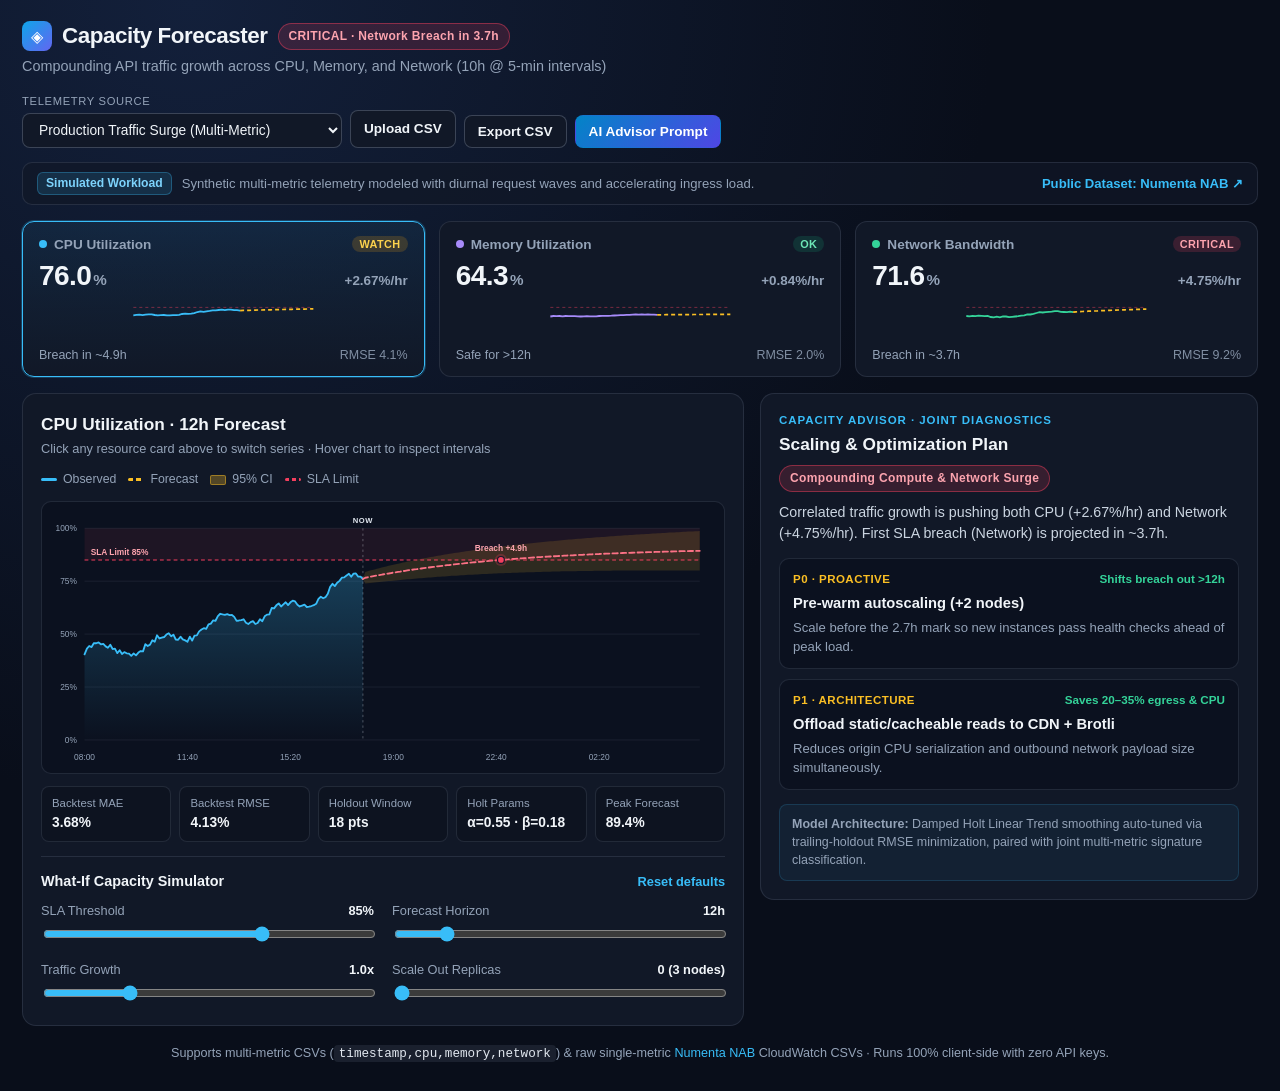
==== index.html @ a09174a2 "Initial Capacity Forecaster AIOps prototype" ====
<!DOCTYPE html>
<html lang="en">
<head>
  <meta charset="UTF-8" />
  <meta name="viewport" content="width=device-width, initial-scale=1.0" />
  <title>Capacity Forecaster · AIOps Resource Prediction &amp; Scaling Advisor</title>
  <link rel="stylesheet" href="./styles.css" />
</head>
<body>
  <div class="app-shell">
    <header class="topbar">
      <div class="brand-block">
        <div class="brand-row">
          <span class="brand-mark" aria-hidden="true">◈</span>
          <h1>Capacity Forecaster</h1>
          <span id="globalStatusBadge" class="status-pill warning">LOADING…</span>
        </div>
        <p id="scenarioSubtitle" class="subtitle">
          Predictive CPU, memory &amp; network telemetry forecasting with proactive scaling advice
        </p>
      </div>

      <div class="toolbar">
        <label class="select-wrap" for="scenarioSelect">
          <span class="control-mini-label">Telemetry Source</span>
          <select id="scenarioSelect" aria-label="Select telemetry scenario"></select>
        </label>

        <label class="btn btn-secondary file-btn" for="csvUpload">
          Upload CSV
          <input id="csvUpload" type="file" accept=".csv,text/csv" hidden />
        </label>

        <button id="downloadCsvBtn" type="button" class="btn btn-secondary">
          Export CSV
        </button>

        <button id="openPromptBtn" type="button" class="btn btn-primary">
          AI Advisor Prompt
        </button>
      </div>
    </header>

    <div class="meta-bar">
      <span id="scenarioBadge" class="meta-badge">Simulated Workload</span>
      <span id="sourceNote" class="meta-note"></span>
      <a
        id="datasetCitationLink"
        class="meta-link"
        href="https://github.com/numenta/NAB/tree/master/data/realAWSCloudwatch"
        target="_blank"
        rel="noopener noreferrer"
      >
        Public Dataset: Numenta NAB ↗
      </a>
    </div>

    <section id="metricCards" class="metric-grid" aria-label="Resource utilization summary"></section>

    <main class="workspace-grid">
      <section class="panel chart-panel">
        <div class="panel-header">
          <div>
            <h2 id="chartTitle">CPU Utilization · 12h Forecast</h2>
            <p class="panel-sub">Click any resource card above to switch series · Hover chart to inspect intervals</p>
          </div>
          <div class="legend">
            <span class="leg-item"><i class="swatch solid"></i>Observed</span>
            <span class="leg-item"><i class="swatch dashed"></i>Forecast</span>
            <span class="leg-item"><i class="swatch band"></i>95% CI</span>
            <span class="leg-item"><i class="swatch limit"></i>SLA Limit</span>
          </div>
        </div>

        <div class="chart-stage">
          <div id="mainChart"></div>
          <div id="chartTooltip" class="chart-tooltip" hidden></div>
        </div>

        <div id="backtestStrip" class="backtest-strip" aria-label="Holdout backtest accuracy"></div>

        <div class="sim-panel">
          <div class="sim-header">
            <h3>What-If Capacity Simulator</h3>
            <button id="resetSimBtn" type="button" class="btn-link">Reset defaults</button>
          </div>
          <div class="sliders-grid">
            <div class="slider-group">
              <div class="slider-top">
                <label for="thresholdSlider">SLA Threshold</label>
                <strong id="thresholdValue">85%</strong>
              </div>
              <input id="thresholdSlider" type="range" min="65" max="95" step="1" value="85" />
            </div>

            <div class="slider-group">
              <div class="slider-top">
                <label for="horizonSlider">Forecast Horizon</label>
                <strong id="horizonValue">12h</strong>
              </div>
              <input id="horizonSlider" type="range" min="6" max="48" step="6" value="12" />
            </div>

            <div class="slider-group">
              <div class="slider-top">
                <label for="growthSlider">Traffic Growth</label>
                <strong id="growthValue">1.0x</strong>
              </div>
              <input id="growthSlider" type="range" min="0.5" max="2.5" step="0.1" value="1.0" />
            </div>

            <div class="slider-group">
              <div class="slider-top">
                <label for="replicaSlider">Scale Out Replicas</label>
                <strong id="replicaValue">0 (3 nodes)</strong>
              </div>
              <input id="replicaSlider" type="range" min="0" max="6" step="1" value="0" />
            </div>
          </div>
        </div>
      </section>

      <aside class="panel advisor-panel">
        <div class="advisor-top">
          <div>
            <span class="eyebrow">Capacity Advisor · Joint Diagnostics</span>
            <h2>Scaling &amp; Optimization Plan</h2>
          </div>
          <span id="advisorSignature" class="advisor-signature warning">Analyzing…</span>
        </div>

        <p id="advisorSummary" class="advisor-summary"></p>

        <div id="advisorRecommendations" class="rec-list"></div>

        <div class="advisor-footer-note">
          <strong>Model Architecture:</strong> Damped Holt Linear Trend smoothing auto-tuned via
          trailing-holdout RMSE minimization, paired with joint multi-metric signature classification.
        </div>
      </aside>
    </main>

    <footer class="footer">
      <span>
        Supports multi-metric CSVs (<code>timestamp,cpu,memory,network</code>) &amp; raw single-metric
        <a href="https://github.com/numenta/NAB/tree/master/data/realAWSCloudwatch" target="_blank" rel="noopener noreferrer">Numenta NAB</a>
        CloudWatch CSVs · Runs 100% client-side with zero API keys.
      </span>
    </footer>
  </div>

  <div id="promptModal" class="modal-backdrop" hidden role="dialog" aria-modal="true" aria-labelledby="promptModalTitle">
    <div class="modal-card">
      <div class="modal-head">
        <div>
          <h3 id="promptModalTitle">Capacity Advisor Prompt Payload</h3>
          <p class="panel-sub">Pre-populated with live telemetry, slopes &amp; breach predictions for any LLM</p>
        </div>
        <button id="closePromptBtn" type="button" class="btn btn-secondary">Close</button>
      </div>
      <textarea id="promptPreview" readonly rows="15"></textarea>
      <div class="modal-actions">
        <button id="copyPromptBtn" type="button" class="btn btn-primary">Copy Prompt to Clipboard</button>
      </div>
    </div>
  </div>

  <div id="toast" class="toast" role="status" aria-live="polite"></div>

  <script type="module" src="./src/app.js"></script>
</body>
</html>
---- styles.css ----
:root {
  --bg: #090e1a;
  --surface: #111827;
  --surface-elevated: #172033;
  --border: rgba(148, 163, 184, 0.16);
  --border-strong: rgba(148, 163, 184, 0.32);
  --text: #f1f5f9;
  --text-muted: #94a3b8;
  --accent: #38bdf8;
  --accent-strong: #0284c7;
  --ok: #34d399;
  --warn: #fbbf24;
  --crit: #fb7185;
  --finops: #a78bfa;
}

*,
*::before,
*::after {
  box-sizing: border-box;
}

[hidden] {
  display: none !important;
}

body {
  margin: 0;
  font-family: -apple-system, BlinkMacSystemFont, 'Segoe UI', Roboto, Inter, sans-serif;
  background: radial-gradient(circle at 15% 0%, #13203b 0%, var(--bg) 52%);
  color: var(--text);
  line-height: 1.45;
  min-height: 100vh;
}

.app-shell {
  max-width: 1320px;
  margin: 0 auto;
  padding: 20px 22px 28px;
}

/* Header */
.topbar {
  display: flex;
  flex-wrap: wrap;
  justify-content: space-between;
  align-items: flex-end;
  gap: 16px;
  margin-bottom: 14px;
}

.brand-row {
  display: flex;
  align-items: center;
  flex-wrap: wrap;
  gap: 10px;
}

.brand-mark {
  display: inline-flex;
  align-items: center;
  justify-content: center;
  width: 30px;
  height: 30px;
  border-radius: 8px;
  background: linear-gradient(135deg, #0ea5e9, #6366f1);
  color: #fff;
  font-size: 16px;
}

.brand-row h1 {
  margin: 0;
  font-size: 1.4rem;
  font-weight: 700;
  letter-spacing: -0.02em;
}

.subtitle {
  margin: 4px 0 0;
  color: var(--text-muted);
  font-size: 0.9rem;
}

.toolbar {
  display: flex;
  flex-wrap: wrap;
  align-items: flex-end;
  gap: 8px;
}

.select-wrap {
  display: flex;
  flex-direction: column;
  gap: 3px;
}

.control-mini-label {
  font-size: 0.7rem;
  text-transform: uppercase;
  letter-spacing: 0.06em;
  color: var(--text-muted);
}

select {
  background: var(--surface);
  color: var(--text);
  border: 1px solid var(--border-strong);
  border-radius: 8px;
  padding: 8px 12px;
  font-size: 0.86rem;
  cursor: pointer;
}

.btn {
  display: inline-flex;
  align-items: center;
  justify-content: center;
  border-radius: 8px;
  padding: 8px 13px;
  font-size: 0.85rem;
  font-weight: 600;
  cursor: pointer;
  border: 1px solid transparent;
  transition: background 0.15s ease, border-color 0.15s ease, transform 0.1s ease;
  white-space: nowrap;
}

.btn:active {
  transform: translateY(1px);
}

.btn-secondary {
  background: var(--surface);
  color: var(--text);
  border-color: var(--border-strong);
}

.btn-secondary:hover {
  background: var(--surface-elevated);
}

.btn-primary {
  background: linear-gradient(135deg, #0284c7, #4f46e5);
  color: #fff;
}

.btn-primary:hover {
  filter: brightness(1.08);
}

.btn-link {
  background: none;
  border: none;
  color: var(--accent);
  font-size: 0.8rem;
  font-weight: 600;
  cursor: pointer;
  padding: 0;
}

/* Status & Meta Bar */
.status-pill,
.advisor-signature {
  display: inline-flex;
  align-items: center;
  padding: 4px 10px;
  border-radius: 999px;
  font-size: 0.75rem;
  font-weight: 700;
  letter-spacing: 0.03em;
  font-variant-numeric: tabular-nums;
}

.status-pill.critical,
.advisor-signature.critical {
  background: rgba(244, 63, 94, 0.16);
  color: #fda4af;
  border: 1px solid rgba(244, 63, 94, 0.45);
}

.status-pill.warning,
.advisor-signature.warning {
  background: rgba(245, 158, 11, 0.15);
  color: #fcd34d;
  border: 1px solid rgba(245, 158, 11, 0.42);
}

.status-pill.healthy,
.advisor-signature.healthy {
  background: rgba(16, 185, 129, 0.15);
  color: #6ee7b7;
  border: 1px solid rgba(16, 185, 129, 0.4);
}

.status-pill.finops,
.advisor-signature.finops {
  background: rgba(167, 139, 250, 0.16);
  color: #ddd6fe;
  border: 1px solid rgba(167, 139, 250, 0.45);
}

.meta-bar {
  display: flex;
  flex-wrap: wrap;
  align-items: center;
  gap: 10px;
  padding: 9px 14px;
  border-radius: 10px;
  background: rgba(17, 24, 39, 0.72);
  border: 1px solid var(--border);
  font-size: 0.82rem;
  margin-bottom: 16px;
}

.meta-badge {
  background: rgba(56, 189, 248, 0.14);
  color: #7dd3fc;
  border: 1px solid rgba(56, 189, 248, 0.3);
  border-radius: 6px;
  padding: 2px 8px;
  font-weight: 600;
  font-size: 0.76rem;
}

.meta-note {
  color: var(--text-muted);
  flex: 1;
  min-width: 220px;
}

.meta-link {
  color: var(--accent);
  text-decoration: none;
  font-weight: 600;
}

.meta-link:hover {
  text-decoration: underline;
}

/* Metric KPI Cards */
.metric-grid {
  display: grid;
  grid-template-columns: repeat(3, minmax(0, 1fr));
  gap: 14px;
  margin-bottom: 16px;
}

.metric-card {
  text-align: left;
  background: var(--surface);
  border: 1px solid var(--border);
  border-radius: 12px;
  padding: 14px 16px;
  color: var(--text);
  cursor: pointer;
  transition: border-color 0.16s ease, background 0.16s ease, transform 0.12s ease;
}

.metric-card:hover {
  border-color: var(--border-strong);
  background: var(--surface-elevated);
}

.metric-card.active {
  border-color: var(--accent);
  background: linear-gradient(180deg, rgba(56, 189, 248, 0.08), var(--surface));
  box-shadow: 0 0 0 1px rgba(56, 189, 248, 0.25);
}

.mc-top {
  display: flex;
  justify-content: space-between;
  align-items: center;
  margin-bottom: 8px;
}

.mc-label {
  display: inline-flex;
  align-items: center;
  gap: 7px;
  font-size: 0.85rem;
  font-weight: 600;
  color: var(--text-muted);
}

.mc-dot {
  width: 8px;
  height: 8px;
  border-radius: 999px;
}

.mc-tag {
  font-size: 0.68rem;
  font-weight: 700;
  padding: 2px 7px;
  border-radius: 999px;
  letter-spacing: 0.04em;
}

.mc-tag.breached,
.mc-tag.critical {
  background: rgba(244, 63, 94, 0.18);
  color: #fda4af;
}

.mc-tag.warning {
  background: rgba(245, 158, 11, 0.18);
  color: #fcd34d;
}

.mc-tag.healthy {
  background: rgba(16, 185, 129, 0.16);
  color: #6ee7b7;
}

.mc-mid {
  display: flex;
  justify-content: space-between;
  align-items: baseline;
  margin-bottom: 6px;
  font-variant-numeric: tabular-nums;
}

.mc-value {
  font-size: 1.75rem;
  font-weight: 700;
  letter-spacing: -0.02em;
}

.mc-unit {
  font-size: 0.95rem;
  color: var(--text-muted);
  margin-left: 2px;
}

.mc-slope {
  font-size: 0.84rem;
  font-weight: 600;
  color: var(--text-muted);
}

.mc-spark {
  height: 44px;
  margin-bottom: 6px;
}

.spark-svg {
  width: 100%;
  height: 44px;
  display: block;
}

.mc-bottom {
  display: flex;
  justify-content: space-between;
  font-size: 0.78rem;
  color: var(--text-muted);
  font-variant-numeric: tabular-nums;
}

.mc-rmse {
  opacity: 0.85;
}

/* Main Workspace */
.workspace-grid {
  display: grid;
  grid-template-columns: minmax(0, 1.45fr) minmax(0, 1fr);
  gap: 16px;
  align-items: start;
}

.panel {
  background: var(--surface);
  border: 1px solid var(--border);
  border-radius: 14px;
  padding: 18px;
}

.panel-header {
  display: flex;
  flex-wrap: wrap;
  justify-content: space-between;
  align-items: flex-start;
  gap: 12px;
  margin-bottom: 12px;
}

.panel-header h2,
.advisor-top h2 {
  margin: 0;
  font-size: 1.08rem;
  font-weight: 700;
}

.panel-sub {
  margin: 3px 0 0;
  font-size: 0.8rem;
  color: var(--text-muted);
}

.legend {
  display: flex;
  flex-wrap: wrap;
  gap: 12px;
  font-size: 0.77rem;
  color: var(--text-muted);
}

.leg-item {
  display: inline-flex;
  align-items: center;
  gap: 6px;
}

.swatch {
  display: inline-block;
  width: 16px;
  height: 3px;
  border-radius: 2px;
}

.swatch.solid {
  background: var(--accent);
}

.swatch.dashed {
  background: repeating-linear-gradient(
    90deg,
    var(--warn) 0 5px,
    transparent 5px 8px
  );
}

.swatch.band {
  height: 10px;
  background: rgba(251, 191, 36, 0.28);
  border: 1px solid rgba(251, 191, 36, 0.45);
}

.swatch.limit {
  background: repeating-linear-gradient(
    90deg,
    #f43f5e 0 4px,
    transparent 4px 7px
  );
}

/* Chart Stage */
.chart-stage {
  position: relative;
  width: 100%;
  background: rgba(9, 14, 26, 0.55);
  border: 1px solid var(--border);
  border-radius: 10px;
  padding: 8px 6px 4px;
}

.forecast-svg {
  width: 100%;
  height: auto;
  display: block;
}

.chart-axis-text {
  fill: #94a3b8;
  font-size: 11px;
  font-variant-numeric: tabular-nums;
}

.chart-now-label {
  fill: #e2e8f0;
  font-size: 10px;
  font-weight: 700;
  letter-spacing: 0.08em;
}

.chart-threshold-label {
  fill: #fda4af;
  font-size: 11px;
  font-weight: 600;
}

.chart-breach-label {
  fill: #fda4af;
  font-size: 11px;
  font-weight: 700;
}

.chart-overlay {
  cursor: crosshair;
}

.chart-tooltip {
  position: absolute;
  top: 14px;
  pointer-events: none;
  background: rgba(15, 23, 42, 0.96);
  border: 1px solid var(--border-strong);
  border-radius: 8px;
  padding: 8px 11px;
  font-size: 0.78rem;
  box-shadow: 0 10px 25px rgba(0, 0, 0, 0.45);
  z-index: 4;
  min-width: 155px;
}

.tt-phase {
  font-size: 0.66rem;
  font-weight: 700;
  letter-spacing: 0.06em;
  margin-bottom: 2px;
}

.tt-phase.observed {
  color: var(--accent);
}

.tt-phase.forecast {
  color: var(--warn);
}

.tt-time {
  color: var(--text-muted);
  margin-bottom: 3px;
  font-variant-numeric: tabular-nums;
}

.tt-val {
  color: var(--text);
  font-variant-numeric: tabular-nums;
}

.tt-ci {
  color: var(--text-muted);
  font-size: 0.73rem;
  margin-top: 2px;
  font-variant-numeric: tabular-nums;
}

/* Backtest Strip */
.backtest-strip {
  display: grid;
  grid-template-columns: repeat(5, minmax(0, 1fr));
  gap: 8px;
  margin-top: 12px;
}

.bt-item {
  background: rgba(9, 14, 26, 0.45);
  border: 1px solid var(--border);
  border-radius: 8px;
  padding: 8px 10px;
  display: flex;
  flex-direction: column;
  gap: 2px;
  font-variant-numeric: tabular-nums;
}

.bt-item span {
  font-size: 0.71rem;
  color: var(--text-muted);
}

.bt-item strong {
  font-size: 0.86rem;
}

/* Simulation Controls */
.sim-panel {
  margin-top: 14px;
  padding-top: 14px;
  border-top: 1px solid var(--border);
}

.sim-header {
  display: flex;
  justify-content: space-between;
  align-items: center;
  margin-bottom: 10px;
}

.sim-header h3 {
  margin: 0;
  font-size: 0.9rem;
  font-weight: 600;
}

.sliders-grid {
  display: grid;
  grid-template-columns: repeat(2, minmax(0, 1fr));
  gap: 12px 18px;
}

.slider-top {
  display: flex;
  justify-content: space-between;
  font-size: 0.8rem;
  margin-bottom: 4px;
  font-variant-numeric: tabular-nums;
}

.slider-top label {
  color: var(--text-muted);
}

input[type='range'] {
  width: 100%;
  accent-color: var(--accent);
  cursor: pointer;
}

/* Advisor Panel */
.advisor-top {
  display: flex;
  flex-direction: column;
  align-items: flex-start;
  gap: 8px;
  margin-bottom: 10px;
}

.eyebrow {
  display: block;
  font-size: 0.72rem;
  text-transform: uppercase;
  letter-spacing: 0.08em;
  color: var(--accent);
  font-weight: 700;
  margin-bottom: 3px;
}

.advisor-summary {
  margin: 0 0 14px;
  color: #cbd5e1;
  font-size: 0.89rem;
}

.rec-list {
  display: flex;
  flex-direction: column;
  gap: 10px;
}

.rec-card {
  background: rgba(9, 14, 26, 0.55);
  border: 1px solid var(--border);
  border-radius: 10px;
  padding: 12px 13px;
}

.rec-header {
  display: flex;
  justify-content: space-between;
  align-items: center;
  gap: 8px;
  margin-bottom: 5px;
}

.rec-priority {
  font-size: 0.72rem;
  font-weight: 700;
  color: var(--warn);
  text-transform: uppercase;
  letter-spacing: 0.04em;
}

.rec-impact {
  font-size: 0.73rem;
  color: var(--ok);
  font-weight: 600;
}

.rec-title {
  font-size: 0.92rem;
  font-weight: 700;
  margin-bottom: 4px;
}

.rec-detail {
  margin: 0;
  font-size: 0.82rem;
  color: var(--text-muted);
}

.advisor-footer-note {
  margin-top: 14px;
  padding: 10px 12px;
  border-radius: 8px;
  background: rgba(56, 189, 248, 0.06);
  border: 1px solid rgba(56, 189, 248, 0.16);
  font-size: 0.78rem;
  color: var(--text-muted);
}

/* Footer */
.footer {
  margin-top: 18px;
  text-align: center;
  font-size: 0.79rem;
  color: var(--text-muted);
}

.footer a {
  color: var(--accent);
  text-decoration: none;
}

.footer code {
  background: rgba(148, 163, 184, 0.12);
  padding: 1px 5px;
  border-radius: 4px;
  color: #e2e8f0;
}

/* Modal */
.modal-backdrop {
  position: fixed;
  inset: 0;
  background: rgba(2, 6, 23, 0.76);
  display: flex;
  align-items: center;
  justify-content: center;
  padding: 16px;
  z-index: 30;
}

.modal-card {
  width: 100%;
  max-width: 720px;
  background: var(--surface);
  border: 1px solid var(--border-strong);
  border-radius: 14px;
  padding: 18px;
  box-shadow: 0 24px 60px rgba(0, 0, 0, 0.6);
}

.modal-head {
  display: flex;
  justify-content: space-between;
  align-items: flex-start;
  gap: 12px;
  margin-bottom: 12px;
}

.modal-head h3 {
  margin: 0;
}

textarea {
  width: 100%;
  background: #090e1a;
  color: #e2e8f0;
  border: 1px solid var(--border-strong);
  border-radius: 8px;
  padding: 12px;
  font-family: ui-monospace, SFMono-Regular, Menlo, Consolas, monospace;
  font-size: 0.8rem;
  resize: vertical;
}

.modal-actions {
  display: flex;
  justify-content: flex-end;
  margin-top: 12px;
}

/* Toast */
.toast {
  position: fixed;
  bottom: 20px;
  right: 20px;
  background: #1e293b;
  color: #f8fafc;
  border: 1px solid var(--border-strong);
  padding: 10px 14px;
  border-radius: 8px;
  font-size: 0.84rem;
  opacity: 0;
  transform: translateY(8px);
  pointer-events: none;
  transition: opacity 0.2s ease, transform 0.2s ease;
  z-index: 40;
}

.toast.visible {
  opacity: 1;
  transform: translateY(0);
}

@media (max-width: 1020px) {
  .workspace-grid {
    grid-template-columns: 1fr;
  }
}

@media (max-width: 720px) {
  .metric-grid {
    grid-template-columns: 1fr;
  }
  .backtest-strip {
    grid-template-columns: repeat(2, minmax(0, 1fr));
  }
  .sliders-grid {
    grid-template-columns: 1fr;
  }
}
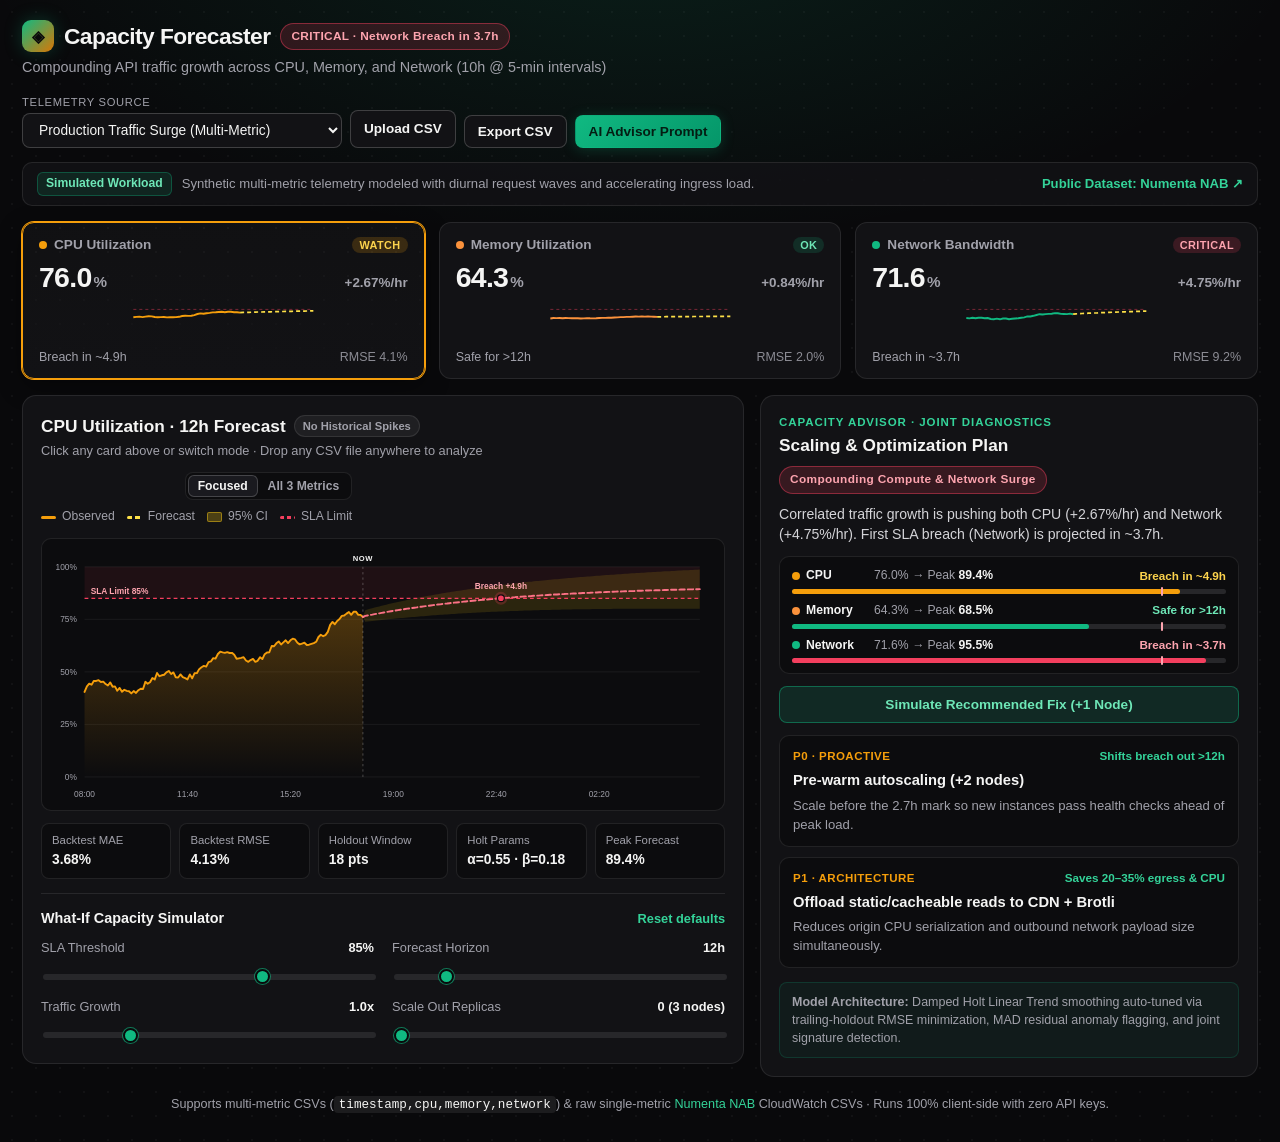
==== commit 119fd0c5: "Redesign in Obsidian Carbon + Emerald/Amber palette and add multi-metric comparison, anomaly detecti" ====
--- a/index.html
+++ b/index.html
@@ -26,7 +26,7 @@
           <select id="scenarioSelect" aria-label="Select telemetry scenario"></select>
         </label>
 
-        <label class="btn btn-secondary file-btn" for="csvUpload">
+        <label class="btn btn-secondary file-btn" for="csvUpload" title="Upload or drag-and-drop a CSV anywhere">
           Upload CSV
           <input id="csvUpload" type="file" accept=".csv,text/csv" hidden />
         </label>
@@ -61,14 +61,18 @@
       <section class="panel chart-panel">
         <div class="panel-header">
           <div>
-            <h2 id="chartTitle">CPU Utilization · 12h Forecast</h2>
-            <p class="panel-sub">Click any resource card above to switch series · Hover chart to inspect intervals</p>
+            <div class="chart-title-row">
+              <h2 id="chartTitle">CPU Utilization · 12h Forecast</h2>
+              <span id="anomalyPill" class="anomaly-pill"></span>
+            </div>
+            <p class="panel-sub">Click any card above or switch mode · Drop any CSV file anywhere to analyze</p>
           </div>
-          <div class="legend">
-            <span class="leg-item"><i class="swatch solid"></i>Observed</span>
-            <span class="leg-item"><i class="swatch dashed"></i>Forecast</span>
-            <span class="leg-item"><i class="swatch band"></i>95% CI</span>
-            <span class="leg-item"><i class="swatch limit"></i>SLA Limit</span>
+          <div class="chart-controls-right">
+            <div class="segmented" role="group" aria-label="Chart display mode">
+              <button id="modeSingleBtn" type="button" class="seg-btn active">Focused</button>
+              <button id="modeCompareBtn" type="button" class="seg-btn">All 3 Metrics</button>
+            </div>
+            <div id="chartLegend" class="legend"></div>
           </div>
         </div>
 
@@ -84,6 +88,7 @@
             <h3>What-If Capacity Simulator</h3>
             <button id="resetSimBtn" type="button" class="btn-link">Reset defaults</button>
           </div>
+          <div id="simImpactBanner" class="sim-impact-banner" hidden></div>
           <div class="sliders-grid">
             <div class="slider-group">
               <div class="slider-top">
@@ -131,11 +136,17 @@
 
         <p id="advisorSummary" class="advisor-summary"></p>
 
+        <div id="riskMatrix" class="risk-matrix" aria-label="Resource risk matrix"></div>
+
+        <button id="applyFixBtn" type="button" class="btn btn-simulate-fix" hidden>
+          Simulate Recommended Fix
+        </button>
+
         <div id="advisorRecommendations" class="rec-list"></div>
 
         <div class="advisor-footer-note">
           <strong>Model Architecture:</strong> Damped Holt Linear Trend smoothing auto-tuned via
-          trailing-holdout RMSE minimization, paired with joint multi-metric signature classification.
+          trailing-holdout RMSE minimization, MAD residual anomaly flagging, and joint signature detection.
         </div>
       </aside>
     </main>
--- a/styles.css
+++ b/styles.css
@@ -1,17 +1,19 @@
 :root {
-  --bg: #090e1a;
-  --surface: #111827;
-  --surface-elevated: #172033;
-  --border: rgba(148, 163, 184, 0.16);
-  --border-strong: rgba(148, 163, 184, 0.32);
-  --text: #f1f5f9;
-  --text-muted: #94a3b8;
-  --accent: #38bdf8;
-  --accent-strong: #0284c7;
-  --ok: #34d399;
-  --warn: #fbbf24;
-  --crit: #fb7185;
-  --finops: #a78bfa;
+  --bg: #09090b;
+  --surface: #121215;
+  --surface-elevated: #1a1a1f;
+  --surface-inset: #0c0c0e;
+  --border: rgba(255, 255, 255, 0.09);
+  --border-strong: rgba(255, 255, 255, 0.19);
+  --text: #f5f5f4;
+  --text-muted: #a1a1aa;
+  --text-dim: #71717a;
+  --accent: #10b981;
+  --accent-bright: #34d399;
+  --ok: #10b981;
+  --warn: #f59e0b;
+  --crit: #f43f5e;
+  --finops: #eab308;
 }
 
 *,
@@ -24,17 +26,26 @@
   display: none !important;
 }
 
+:focus-visible {
+  outline: 2px solid var(--accent);
+  outline-offset: 2px;
+}
+
 body {
   margin: 0;
   font-family: -apple-system, BlinkMacSystemFont, 'Segoe UI', Roboto, Inter, sans-serif;
-  background: radial-gradient(circle at 15% 0%, #13203b 0%, var(--bg) 52%);
+  background-color: var(--bg);
+  background-image:
+    radial-gradient(ellipse 75% 42% at 50% -8%, rgba(16, 185, 129, 0.13), transparent 70%),
+    radial-gradient(rgba(255, 255, 255, 0.035) 1px, transparent 1px);
+  background-size: 100% 100%, 24px 24px;
   color: var(--text);
   line-height: 1.45;
   min-height: 100vh;
 }
 
 .app-shell {
-  max-width: 1320px;
+  max-width: 1340px;
   margin: 0 auto;
   padding: 20px 22px 28px;
 }
@@ -60,19 +71,21 @@
   display: inline-flex;
   align-items: center;
   justify-content: center;
-  width: 30px;
-  height: 30px;
-  border-radius: 8px;
-  background: linear-gradient(135deg, #0ea5e9, #6366f1);
-  color: #fff;
+  width: 32px;
+  height: 32px;
+  border-radius: 9px;
+  background: linear-gradient(135deg, #10b981, #d97706);
+  color: #09090b;
   font-size: 16px;
+  font-weight: 800;
+  box-shadow: 0 0 18px rgba(16, 185, 129, 0.25);
 }
 
 .brand-row h1 {
   margin: 0;
-  font-size: 1.4rem;
-  font-weight: 700;
-  letter-spacing: -0.02em;
+  font-size: 1.42rem;
+  font-weight: 750;
+  letter-spacing: -0.025em;
 }
 
 .subtitle {
@@ -111,6 +124,10 @@
   cursor: pointer;
 }
 
+select:hover {
+  border-color: rgba(16, 185, 129, 0.55);
+}
+
 .btn {
   display: inline-flex;
   align-items: center;
@@ -118,10 +135,10 @@
   border-radius: 8px;
   padding: 8px 13px;
   font-size: 0.85rem;
-  font-weight: 600;
+  font-weight: 650;
   cursor: pointer;
   border: 1px solid transparent;
-  transition: background 0.15s ease, border-color 0.15s ease, transform 0.1s ease;
+  transition: background 0.15s ease, border-color 0.15s ease, transform 0.1s ease, filter 0.15s ease;
   white-space: nowrap;
 }
 
@@ -137,21 +154,37 @@
 
 .btn-secondary:hover {
   background: var(--surface-elevated);
+  border-color: rgba(255, 255, 255, 0.28);
 }
 
 .btn-primary {
-  background: linear-gradient(135deg, #0284c7, #4f46e5);
-  color: #fff;
+  background: linear-gradient(135deg, #10b981, #059669);
+  color: #041d13;
+  box-shadow: 0 2px 14px rgba(16, 185, 129, 0.22);
 }
 
 .btn-primary:hover {
   filter: brightness(1.08);
+}
+
+.btn-simulate-fix {
+  width: 100%;
+  margin-bottom: 12px;
+  padding: 10px 14px;
+  background: rgba(16, 185, 129, 0.14);
+  color: #6ee7b7;
+  border: 1px solid rgba(16, 185, 129, 0.45);
+}
+
+.btn-simulate-fix:hover {
+  background: rgba(16, 185, 129, 0.22);
+  border-color: #10b981;
 }
 
 .btn-link {
   background: none;
   border: none;
-  color: var(--accent);
+  color: var(--accent-bright);
   font-size: 0.8rem;
   font-weight: 600;
   cursor: pointer;
@@ -165,7 +198,7 @@
   align-items: center;
   padding: 4px 10px;
   border-radius: 999px;
-  font-size: 0.75rem;
+  font-size: 0.74rem;
   font-weight: 700;
   letter-spacing: 0.03em;
   font-variant-numeric: tabular-nums;
@@ -187,16 +220,16 @@
 
 .status-pill.healthy,
 .advisor-signature.healthy {
-  background: rgba(16, 185, 129, 0.15);
+  background: rgba(16, 185, 129, 0.16);
   color: #6ee7b7;
-  border: 1px solid rgba(16, 185, 129, 0.4);
+  border: 1px solid rgba(16, 185, 129, 0.42);
 }
 
 .status-pill.finops,
 .advisor-signature.finops {
-  background: rgba(167, 139, 250, 0.16);
-  color: #ddd6fe;
-  border: 1px solid rgba(167, 139, 250, 0.45);
+  background: rgba(234, 179, 8, 0.15);
+  color: #fde047;
+  border: 1px solid rgba(234, 179, 8, 0.45);
 }
 
 .meta-bar {
@@ -206,16 +239,16 @@
   gap: 10px;
   padding: 9px 14px;
   border-radius: 10px;
-  background: rgba(17, 24, 39, 0.72);
+  background: rgba(18, 18, 21, 0.86);
   border: 1px solid var(--border);
   font-size: 0.82rem;
   margin-bottom: 16px;
 }
 
 .meta-badge {
-  background: rgba(56, 189, 248, 0.14);
-  color: #7dd3fc;
-  border: 1px solid rgba(56, 189, 248, 0.3);
+  background: rgba(16, 185, 129, 0.12);
+  color: #6ee7b7;
+  border: 1px solid rgba(16, 185, 129, 0.32);
   border-radius: 6px;
   padding: 2px 8px;
   font-weight: 600;
@@ -229,7 +262,7 @@
 }
 
 .meta-link {
-  color: var(--accent);
+  color: var(--accent-bright);
   text-decoration: none;
   font-weight: 600;
 }
@@ -247,6 +280,7 @@
 }
 
 .metric-card {
+  --card-accent: #f59e0b;
   text-align: left;
   background: var(--surface);
   border: 1px solid var(--border);
@@ -254,7 +288,7 @@
   padding: 14px 16px;
   color: var(--text);
   cursor: pointer;
-  transition: border-color 0.16s ease, background 0.16s ease, transform 0.12s ease;
+  transition: border-color 0.16s ease, background 0.16s ease, box-shadow 0.16s ease;
 }
 
 .metric-card:hover {
@@ -263,9 +297,9 @@
 }
 
 .metric-card.active {
-  border-color: var(--accent);
-  background: linear-gradient(180deg, rgba(56, 189, 248, 0.08), var(--surface));
-  box-shadow: 0 0 0 1px rgba(56, 189, 248, 0.25);
+  border-color: var(--card-accent);
+  background: linear-gradient(180deg, rgba(255, 255, 255, 0.03), var(--surface));
+  box-shadow: 0 0 0 1px var(--card-accent), 0 8px 24px rgba(0, 0, 0, 0.35);
 }
 
 .mc-top {
@@ -285,6 +319,7 @@
 }
 
 .mc-dot {
+  display: inline-block;
   width: 8px;
   height: 8px;
   border-radius: 999px;
@@ -323,9 +358,9 @@
 }
 
 .mc-value {
-  font-size: 1.75rem;
-  font-weight: 700;
-  letter-spacing: -0.02em;
+  font-size: 1.78rem;
+  font-weight: 750;
+  letter-spacing: -0.025em;
 }
 
 .mc-unit {
@@ -387,6 +422,13 @@
   margin-bottom: 12px;
 }
 
+.chart-title-row {
+  display: flex;
+  flex-wrap: wrap;
+  align-items: center;
+  gap: 8px;
+}
+
 .panel-header h2,
 .advisor-top h2 {
   margin: 0;
@@ -400,11 +442,59 @@
   color: var(--text-muted);
 }
 
+.anomaly-pill {
+  font-size: 0.7rem;
+  font-weight: 700;
+  padding: 2px 8px;
+  border-radius: 999px;
+  background: rgba(255, 255, 255, 0.06);
+  color: var(--text-muted);
+  border: 1px solid var(--border);
+}
+
+.anomaly-pill.has-spikes {
+  background: rgba(244, 63, 94, 0.14);
+  color: #fda4af;
+  border-color: rgba(244, 63, 94, 0.35);
+}
+
+.chart-controls-right {
+  display: flex;
+  flex-direction: column;
+  align-items: flex-end;
+  gap: 8px;
+}
+
+.segmented {
+  display: inline-flex;
+  background: var(--surface-inset);
+  border: 1px solid var(--border);
+  border-radius: 8px;
+  padding: 2px;
+}
+
+.seg-btn {
+  background: transparent;
+  border: none;
+  color: var(--text-muted);
+  font-size: 0.76rem;
+  font-weight: 600;
+  padding: 4px 10px;
+  border-radius: 6px;
+  cursor: pointer;
+}
+
+.seg-btn.active {
+  background: var(--surface-elevated);
+  color: var(--text);
+  box-shadow: inset 0 0 0 1px var(--border-strong);
+}
+
 .legend {
   display: flex;
   flex-wrap: wrap;
   gap: 12px;
-  font-size: 0.77rem;
+  font-size: 0.76rem;
   color: var(--text-muted);
 }
 
@@ -416,42 +506,30 @@
 
 .swatch {
   display: inline-block;
-  width: 16px;
+  width: 15px;
   height: 3px;
   border-radius: 2px;
 }
 
-.swatch.solid {
-  background: var(--accent);
-}
-
 .swatch.dashed {
-  background: repeating-linear-gradient(
-    90deg,
-    var(--warn) 0 5px,
-    transparent 5px 8px
-  );
+  background: repeating-linear-gradient(90deg, #fde047 0 5px, transparent 5px 8px);
 }
 
 .swatch.band {
   height: 10px;
-  background: rgba(251, 191, 36, 0.28);
-  border: 1px solid rgba(251, 191, 36, 0.45);
+  background: rgba(250, 204, 21, 0.25);
+  border: 1px solid rgba(250, 204, 21, 0.45);
 }
 
 .swatch.limit {
-  background: repeating-linear-gradient(
-    90deg,
-    #f43f5e 0 4px,
-    transparent 4px 7px
-  );
+  background: repeating-linear-gradient(90deg, #f43f5e 0 4px, transparent 4px 7px);
 }
 
 /* Chart Stage */
 .chart-stage {
   position: relative;
   width: 100%;
-  background: rgba(9, 14, 26, 0.55);
+  background: var(--surface-inset);
   border: 1px solid var(--border);
   border-radius: 10px;
   padding: 8px 6px 4px;
@@ -464,13 +542,13 @@
 }
 
 .chart-axis-text {
-  fill: #94a3b8;
+  fill: #a1a1aa;
   font-size: 11px;
   font-variant-numeric: tabular-nums;
 }
 
 .chart-now-label {
-  fill: #e2e8f0;
+  fill: #f5f5f4;
   font-size: 10px;
   font-weight: 700;
   letter-spacing: 0.08em;
@@ -496,14 +574,14 @@
   position: absolute;
   top: 14px;
   pointer-events: none;
-  background: rgba(15, 23, 42, 0.96);
+  background: rgba(14, 14, 17, 0.96);
   border: 1px solid var(--border-strong);
   border-radius: 8px;
   padding: 8px 11px;
   font-size: 0.78rem;
-  box-shadow: 0 10px 25px rgba(0, 0, 0, 0.45);
+  box-shadow: 0 12px 28px rgba(0, 0, 0, 0.55);
   z-index: 4;
-  min-width: 155px;
+  min-width: 160px;
 }
 
 .tt-phase {
@@ -514,22 +592,31 @@
 }
 
 .tt-phase.observed {
-  color: var(--accent);
+  color: var(--accent-bright);
 }
 
 .tt-phase.forecast {
-  color: var(--warn);
+  color: #fde047;
 }
 
 .tt-time {
   color: var(--text-muted);
-  margin-bottom: 3px;
+  margin-bottom: 4px;
   font-variant-numeric: tabular-nums;
 }
 
 .tt-val {
   color: var(--text);
+  display: flex;
+  align-items: center;
+  gap: 5px;
   font-variant-numeric: tabular-nums;
+}
+
+.tt-dot {
+  width: 7px;
+  height: 7px;
+  border-radius: 999px;
 }
 
 .tt-ci {
@@ -537,6 +624,13 @@
   font-size: 0.73rem;
   margin-top: 2px;
   font-variant-numeric: tabular-nums;
+}
+
+.tt-anom {
+  color: #fda4af;
+  font-size: 0.72rem;
+  font-weight: 700;
+  margin-top: 3px;
 }
 
 /* Backtest Strip */
@@ -548,7 +642,7 @@
 }
 
 .bt-item {
-  background: rgba(9, 14, 26, 0.45);
+  background: var(--surface-inset);
   border: 1px solid var(--border);
   border-radius: 8px;
   padding: 8px 10px;
@@ -587,6 +681,30 @@
   font-weight: 600;
 }
 
+.sim-impact-banner {
+  display: flex;
+  flex-wrap: wrap;
+  align-items: center;
+  gap: 8px;
+  padding: 8px 11px;
+  margin-bottom: 12px;
+  border-radius: 8px;
+  background: rgba(16, 185, 129, 0.1);
+  border: 1px solid rgba(16, 185, 129, 0.35);
+  font-size: 0.8rem;
+  color: #d1fae5;
+}
+
+.sim-impact-badge {
+  font-size: 0.68rem;
+  font-weight: 800;
+  letter-spacing: 0.04em;
+  padding: 2px 6px;
+  border-radius: 4px;
+  background: rgba(16, 185, 129, 0.25);
+  color: #6ee7b7;
+}
+
 .sliders-grid {
   display: grid;
   grid-template-columns: repeat(2, minmax(0, 1fr));
@@ -597,7 +715,7 @@
   display: flex;
   justify-content: space-between;
   font-size: 0.8rem;
-  margin-bottom: 4px;
+  margin-bottom: 5px;
   font-variant-numeric: tabular-nums;
 }
 
@@ -605,13 +723,37 @@
   color: var(--text-muted);
 }
 
+/* Custom Range Sliders (Zero default browser blue) */
 input[type='range'] {
+  -webkit-appearance: none;
+  appearance: none;
   width: 100%;
-  accent-color: var(--accent);
+  height: 6px;
+  background: #27272a;
+  border-radius: 999px;
   cursor: pointer;
 }
 
-/* Advisor Panel */
+input[type='range']::-webkit-slider-thumb {
+  -webkit-appearance: none;
+  appearance: none;
+  width: 15px;
+  height: 15px;
+  border-radius: 50%;
+  background: var(--accent);
+  border: 2px solid #09090b;
+  box-shadow: 0 0 0 1px rgba(16, 185, 129, 0.6);
+}
+
+input[type='range']::-moz-range-thumb {
+  width: 15px;
+  height: 15px;
+  border-radius: 50%;
+  background: var(--accent);
+  border: 2px solid #09090b;
+}
+
+/* Advisor Panel & Risk Matrix */
 .advisor-top {
   display: flex;
   flex-direction: column;
@@ -625,15 +767,105 @@
   font-size: 0.72rem;
   text-transform: uppercase;
   letter-spacing: 0.08em;
-  color: var(--accent);
+  color: var(--accent-bright);
   font-weight: 700;
   margin-bottom: 3px;
 }
 
 .advisor-summary {
-  margin: 0 0 14px;
-  color: #cbd5e1;
-  font-size: 0.89rem;
+  margin: 0 0 12px;
+  color: #d4d4d8;
+  font-size: 0.88rem;
+}
+
+.risk-matrix {
+  display: flex;
+  flex-direction: column;
+  gap: 8px;
+  padding: 10px 12px;
+  margin-bottom: 12px;
+  background: var(--surface-inset);
+  border: 1px solid var(--border);
+  border-radius: 10px;
+}
+
+.risk-row-top {
+  display: grid;
+  grid-template-columns: 74px 1fr auto;
+  align-items: center;
+  gap: 8px;
+  font-size: 0.76rem;
+  margin-bottom: 4px;
+  font-variant-numeric: tabular-nums;
+}
+
+.risk-name {
+  display: inline-flex;
+  align-items: center;
+  gap: 6px;
+  font-weight: 600;
+}
+
+.risk-vals {
+  color: var(--text-muted);
+}
+
+.risk-vals strong {
+  color: var(--text);
+}
+
+.risk-eta {
+  font-weight: 700;
+  font-size: 0.73rem;
+}
+
+.risk-eta.breached,
+.risk-eta.critical {
+  color: #fda4af;
+}
+
+.risk-eta.warning {
+  color: #fcd34d;
+}
+
+.risk-eta.healthy {
+  color: #6ee7b7;
+}
+
+.risk-bar-track {
+  position: relative;
+  height: 5px;
+  background: #27272a;
+  border-radius: 999px;
+  overflow: visible;
+}
+
+.risk-bar-fill {
+  height: 100%;
+  border-radius: 999px;
+  transition: width 0.2s ease;
+}
+
+.risk-bar-fill.breached,
+.risk-bar-fill.critical {
+  background: #f43f5e;
+}
+
+.risk-bar-fill.warning {
+  background: #f59e0b;
+}
+
+.risk-bar-fill.healthy {
+  background: #10b981;
+}
+
+.risk-threshold-tick {
+  position: absolute;
+  top: -2px;
+  width: 2px;
+  height: 9px;
+  background: #fda4af;
+  border-radius: 1px;
 }
 
 .rec-list {
@@ -643,7 +875,7 @@
 }
 
 .rec-card {
-  background: rgba(9, 14, 26, 0.55);
+  background: var(--surface-inset);
   border: 1px solid var(--border);
   border-radius: 10px;
   padding: 12px 13px;
@@ -667,7 +899,7 @@
 
 .rec-impact {
   font-size: 0.73rem;
-  color: var(--ok);
+  color: var(--accent-bright);
   font-weight: 600;
 }
 
@@ -687,8 +919,8 @@
   margin-top: 14px;
   padding: 10px 12px;
   border-radius: 8px;
-  background: rgba(56, 189, 248, 0.06);
-  border: 1px solid rgba(56, 189, 248, 0.16);
+  background: rgba(16, 185, 129, 0.06);
+  border: 1px solid rgba(16, 185, 129, 0.18);
   font-size: 0.78rem;
   color: var(--text-muted);
 }
@@ -702,22 +934,22 @@
 }
 
 .footer a {
-  color: var(--accent);
+  color: var(--accent-bright);
   text-decoration: none;
 }
 
 .footer code {
-  background: rgba(148, 163, 184, 0.12);
+  background: rgba(255, 255, 255, 0.08);
   padding: 1px 5px;
   border-radius: 4px;
-  color: #e2e8f0;
+  color: var(--text);
 }
 
 /* Modal */
 .modal-backdrop {
   position: fixed;
   inset: 0;
-  background: rgba(2, 6, 23, 0.76);
+  background: rgba(0, 0, 0, 0.78);
   display: flex;
   align-items: center;
   justify-content: center;
@@ -732,7 +964,7 @@
   border: 1px solid var(--border-strong);
   border-radius: 14px;
   padding: 18px;
-  box-shadow: 0 24px 60px rgba(0, 0, 0, 0.6);
+  box-shadow: 0 24px 60px rgba(0, 0, 0, 0.65);
 }
 
 .modal-head {
@@ -749,8 +981,8 @@
 
 textarea {
   width: 100%;
-  background: #090e1a;
-  color: #e2e8f0;
+  background: var(--surface-inset);
+  color: var(--text);
   border: 1px solid var(--border-strong);
   border-radius: 8px;
   padding: 12px;
@@ -770,9 +1002,9 @@
   position: fixed;
   bottom: 20px;
   right: 20px;
-  background: #1e293b;
-  color: #f8fafc;
-  border: 1px solid var(--border-strong);
+  background: #27272a;
+  color: var(--text);
+  border: 1px solid rgba(16, 185, 129, 0.45);
   padding: 10px 14px;
   border-radius: 8px;
   font-size: 0.84rem;
@@ -791,6 +1023,9 @@
 @media (max-width: 1020px) {
   .workspace-grid {
     grid-template-columns: 1fr;
+  }
+  .chart-controls-right {
+    align-items: flex-start;
   }
 }
 
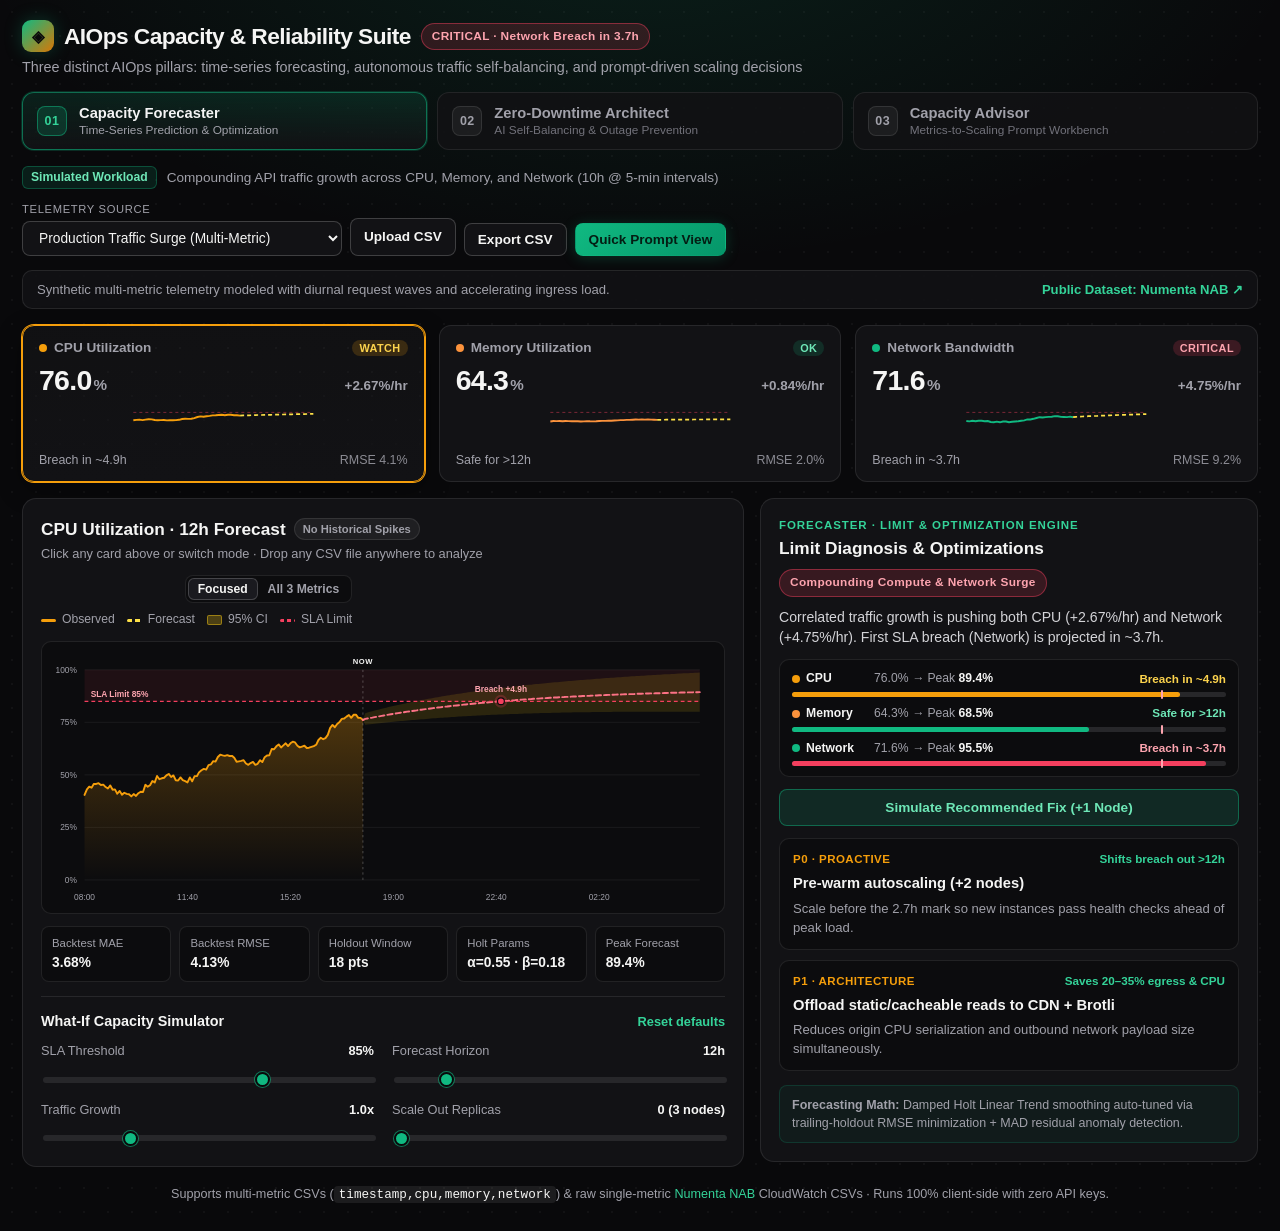
==== commit 7c70c4ff: "Separate Capacity Forecaster, Zero-Downtime Architect, and Capacity Advisor into 3 distinct interact" ====
--- a/index.html
+++ b/index.html
@@ -3,7 +3,7 @@
 <head>
   <meta charset="UTF-8" />
   <meta name="viewport" content="width=device-width, initial-scale=1.0" />
-  <title>Capacity Forecaster · AIOps Resource Prediction &amp; Scaling Advisor</title>
+  <title>AIOps Suite · Capacity Forecaster · Zero-Downtime Architect · Capacity Advisor</title>
   <link rel="stylesheet" href="./styles.css" />
 </head>
 <body>
@@ -12,144 +12,352 @@
       <div class="brand-block">
         <div class="brand-row">
           <span class="brand-mark" aria-hidden="true">◈</span>
-          <h1>Capacity Forecaster</h1>
+          <h1>AIOps Capacity &amp; Reliability Suite</h1>
           <span id="globalStatusBadge" class="status-pill warning">LOADING…</span>
         </div>
-        <p id="scenarioSubtitle" class="subtitle">
-          Predictive CPU, memory &amp; network telemetry forecasting with proactive scaling advice
+        <p id="pillarSubtitle" class="subtitle">
+          Three distinct AIOps pillars: time-series forecasting, autonomous traffic self-balancing, and prompt-driven scaling decisions
         </p>
       </div>
-
-      <div class="toolbar">
-        <label class="select-wrap" for="scenarioSelect">
-          <span class="control-mini-label">Telemetry Source</span>
-          <select id="scenarioSelect" aria-label="Select telemetry scenario"></select>
-        </label>
-
-        <label class="btn btn-secondary file-btn" for="csvUpload" title="Upload or drag-and-drop a CSV anywhere">
-          Upload CSV
-          <input id="csvUpload" type="file" accept=".csv,text/csv" hidden />
-        </label>
-
-        <button id="downloadCsvBtn" type="button" class="btn btn-secondary">
-          Export CSV
+    </header>
+
+    <nav class="pillar-tabs" role="tablist" aria-label="AIOps project modules">
+      <button
+        id="tabBtnForecaster"
+        type="button"
+        role="tab"
+        aria-selected="true"
+        class="pillar-tab active"
+        data-tab="forecaster"
+      >
+        <span class="pt-num">01</span>
+        <span class="pt-copy">
+          <strong>Capacity Forecaster</strong>
+          <small>Time-Series Prediction &amp; Optimization</small>
+        </span>
+      </button>
+
+      <button
+        id="tabBtnArchitect"
+        type="button"
+        role="tab"
+        aria-selected="false"
+        class="pillar-tab"
+        data-tab="architect"
+      >
+        <span class="pt-num">02</span>
+        <span class="pt-copy">
+          <strong>Zero-Downtime Architect</strong>
+          <small>AI Self-Balancing &amp; Outage Prevention</small>
+        </span>
+      </button>
+
+      <button
+        id="tabBtnAdvisor"
+        type="button"
+        role="tab"
+        aria-selected="false"
+        class="pillar-tab"
+        data-tab="advisor"
+      >
+        <span class="pt-num">03</span>
+        <span class="pt-copy">
+          <strong>Capacity Advisor</strong>
+          <small>Metrics-to-Scaling Prompt Workbench</small>
+        </span>
+      </button>
+    </nav>
+
+    <!-- TAB 1: 01 · CAPACITY FORECASTER -->
+    <div id="panel-forecaster" class="pillar-panel" role="tabpanel" aria-labelledby="tabBtnForecaster">
+      <div class="sub-toolbar">
+        <div class="sub-toolbar-info">
+          <span id="scenarioBadge" class="meta-badge">Simulated Workload</span>
+          <span id="scenarioSubtitle" class="sub-toolbar-title"></span>
+        </div>
+        <div class="toolbar">
+          <label class="select-wrap" for="scenarioSelect">
+            <span class="control-mini-label">Telemetry Source</span>
+            <select id="scenarioSelect" aria-label="Select telemetry scenario"></select>
+          </label>
+
+          <label class="btn btn-secondary file-btn" for="csvUpload" title="Upload or drag-and-drop a CSV anywhere">
+            Upload CSV
+            <input id="csvUpload" type="file" accept=".csv,text/csv" hidden />
+          </label>
+
+          <button id="downloadCsvBtn" type="button" class="btn btn-secondary">
+            Export CSV
+          </button>
+
+          <button id="openPromptBtn" type="button" class="btn btn-primary">
+            Quick Prompt View
+          </button>
+        </div>
+      </div>
+
+      <div class="meta-bar">
+        <span id="sourceNote" class="meta-note"></span>
+        <a
+          id="datasetCitationLink"
+          class="meta-link"
+          href="https://github.com/numenta/NAB/tree/master/data/realAWSCloudwatch"
+          target="_blank"
+          rel="noopener noreferrer"
+        >
+          Public Dataset: Numenta NAB ↗
+        </a>
+      </div>
+
+      <section id="metricCards" class="metric-grid" aria-label="Resource utilization summary"></section>
+
+      <main class="workspace-grid">
+        <section class="panel chart-panel">
+          <div class="panel-header">
+            <div>
+              <div class="chart-title-row">
+                <h2 id="chartTitle">CPU Utilization · 12h Forecast</h2>
+                <span id="anomalyPill" class="anomaly-pill"></span>
+              </div>
+              <p class="panel-sub">Click any card above or switch mode · Drop any CSV file anywhere to analyze</p>
+            </div>
+            <div class="chart-controls-right">
+              <div class="segmented" role="group" aria-label="Chart display mode">
+                <button id="modeSingleBtn" type="button" class="seg-btn active">Focused</button>
+                <button id="modeCompareBtn" type="button" class="seg-btn">All 3 Metrics</button>
+              </div>
+              <div id="chartLegend" class="legend"></div>
+            </div>
+          </div>
+
+          <div class="chart-stage">
+            <div id="mainChart"></div>
+            <div id="chartTooltip" class="chart-tooltip" hidden></div>
+          </div>
+
+          <div id="backtestStrip" class="backtest-strip" aria-label="Holdout backtest accuracy"></div>
+
+          <div class="sim-panel">
+            <div class="sim-header">
+              <h3>What-If Capacity Simulator</h3>
+              <button id="resetSimBtn" type="button" class="btn-link">Reset defaults</button>
+            </div>
+            <div id="simImpactBanner" class="sim-impact-banner" hidden></div>
+            <div class="sliders-grid">
+              <div class="slider-group">
+                <div class="slider-top">
+                  <label for="thresholdSlider">SLA Threshold</label>
+                  <strong id="thresholdValue">85%</strong>
+                </div>
+                <input id="thresholdSlider" type="range" min="65" max="95" step="1" value="85" />
+              </div>
+
+              <div class="slider-group">
+                <div class="slider-top">
+                  <label for="horizonSlider">Forecast Horizon</label>
+                  <strong id="horizonValue">12h</strong>
+                </div>
+                <input id="horizonSlider" type="range" min="6" max="48" step="6" value="12" />
+              </div>
+
+              <div class="slider-group">
+                <div class="slider-top">
+                  <label for="growthSlider">Traffic Growth</label>
+                  <strong id="growthValue">1.0x</strong>
+                </div>
+                <input id="growthSlider" type="range" min="0.5" max="2.5" step="0.1" value="1.0" />
+              </div>
+
+              <div class="slider-group">
+                <div class="slider-top">
+                  <label for="replicaSlider">Scale Out Replicas</label>
+                  <strong id="replicaValue">0 (3 nodes)</strong>
+                </div>
+                <input id="replicaSlider" type="range" min="0" max="6" step="1" value="0" />
+              </div>
+            </div>
+          </div>
+        </section>
+
+        <aside class="panel advisor-panel">
+          <div class="advisor-top">
+            <div>
+              <span class="eyebrow">Forecaster · Limit &amp; Optimization Engine</span>
+              <h2>Limit Diagnosis &amp; Optimizations</h2>
+            </div>
+            <span id="advisorSignature" class="advisor-signature warning">Analyzing…</span>
+          </div>
+
+          <p id="advisorSummary" class="advisor-summary"></p>
+
+          <div id="riskMatrix" class="risk-matrix" aria-label="Resource risk matrix"></div>
+
+          <button id="applyFixBtn" type="button" class="btn btn-simulate-fix" hidden>
+            Simulate Recommended Fix
+          </button>
+
+          <div id="advisorRecommendations" class="rec-list"></div>
+
+          <div class="advisor-footer-note">
+            <strong>Forecasting Math:</strong> Damped Holt Linear Trend smoothing auto-tuned via
+            trailing-holdout RMSE minimization + MAD residual anomaly detection.
+          </div>
+        </aside>
+      </main>
+    </div>
+
+    <!-- TAB 2: 02 · ZERO-DOWNTIME ARCHITECT -->
+    <section id="panel-architect" class="pillar-panel" role="tabpanel" aria-labelledby="tabBtnArchitect" hidden>
+      <div class="meta-bar">
+        <span class="meta-badge">AI Concept &amp; Live Routing Simulator</span>
+        <span class="meta-note">
+          Autonomous load-balancing loop that senses tail-latency anomalies, drains degrading nodes, and pre-warms standby capacity before outages happen.
+        </span>
+      </div>
+
+      <div class="architect-controls-bar panel">
+        <div class="arch-control-group">
+          <span class="control-mini-label">Routing Strategy</span>
+          <div class="segmented" role="group" aria-label="Routing mode">
+            <button id="archModeAiBtn" type="button" class="seg-btn active">AI Self-Balancing (Proactive)</button>
+            <button id="archModeReactiveBtn" type="button" class="seg-btn">Reactive Round-Robin</button>
+          </div>
+        </div>
+
+        <div class="arch-control-group">
+          <span class="control-mini-label">Chaos &amp; Fault Injection</span>
+          <div id="chaosScenarioBtns" class="chaos-btn-row"></div>
+        </div>
+      </div>
+
+      <div class="architect-kpi-grid" id="architectKpis"></div>
+
+      <div class="workspace-grid">
+        <section class="panel">
+          <div class="panel-header">
+            <div>
+              <h2>Live Autonomous Traffic Topology</h2>
+              <p id="archScenarioSummary" class="panel-sub"></p>
+            </div>
+            <span id="archStateBadge" class="status-pill healthy">ZERO DOWNTIME</span>
+          </div>
+
+          <div id="architectTopology" class="topology-stage"></div>
+
+          <div class="control-loop-grid">
+            <div class="loop-step">
+              <span class="loop-idx">01 · SENSE</span>
+              <strong>Sub-Second Telemetry</strong>
+              <p>Tracks p99 queue depth, GC pause velocity, and saturation delta every 500ms.</p>
+            </div>
+            <div class="loop-step">
+              <span class="loop-idx">02 · SCORE</span>
+              <strong>Pre-5xx Risk Scoring</strong>
+              <p>Flags node brownouts via tail-latency drift before HTTP 502/504 errors start.</p>
+            </div>
+            <div class="loop-step">
+              <span class="loop-idx">03 · BALANCE</span>
+              <strong>Weighted Canary Drain</strong>
+              <p>Drops unhealthy node weight to 4% canary and shifts load across healthy peers.</p>
+            </div>
+            <div class="loop-step">
+              <span class="loop-idx">04 · PREVENT</span>
+              <strong>Warm Standby Wakeup</strong>
+              <p>Promotes Standby-4 when active pool load crosses 78%—zero dropped requests.</p>
+            </div>
+          </div>
+        </section>
+
+        <aside class="panel">
+          <div class="advisor-top">
+            <div>
+              <span class="eyebrow">Control Loop · Autonomous Decisions</span>
+              <h2>Live Decision Audit Log</h2>
+            </div>
+          </div>
+          <div id="architectLogList" class="arch-log-list"></div>
+
+          <div class="advisor-footer-note">
+            <strong>Why It Differs from #1 (Forecaster):</strong> Instead of multi-hour capacity planning curves, Zero-Downtime Architect operates as a real-time closed-loop control plane that dynamically routes live RPS away from faults.
+          </div>
+        </aside>
+      </div>
+    </section>
+
+    <!-- TAB 3: 03 · CAPACITY ADVISOR -->
+    <section id="panel-advisor" class="pillar-panel" role="tabpanel" aria-labelledby="tabBtnAdvisor" hidden>
+      <div class="meta-bar">
+        <span class="meta-badge">Prompt Engineering Workbench</span>
+        <span class="meta-note">
+          Reusable LLM prompt template engineered to interpret resource metrics, enforce SRE guardrails, and output deterministic scaling JSON.
+        </span>
+        <button id="syncFromForecasterBtn" type="button" class="btn-link">
+          Sync Live Metrics from 01 Forecaster ↻
         </button>
-
-        <button id="openPromptBtn" type="button" class="btn btn-primary">
-          AI Advisor Prompt
-        </button>
-      </div>
-    </header>
-
-    <div class="meta-bar">
-      <span id="scenarioBadge" class="meta-badge">Simulated Workload</span>
-      <span id="sourceNote" class="meta-note"></span>
-      <a
-        id="datasetCitationLink"
-        class="meta-link"
-        href="https://github.com/numenta/NAB/tree/master/data/realAWSCloudwatch"
-        target="_blank"
-        rel="noopener noreferrer"
-      >
-        Public Dataset: Numenta NAB ↗
-      </a>
-    </div>
-
-    <section id="metricCards" class="metric-grid" aria-label="Resource utilization summary"></section>
-
-    <main class="workspace-grid">
-      <section class="panel chart-panel">
-        <div class="panel-header">
-          <div>
-            <div class="chart-title-row">
-              <h2 id="chartTitle">CPU Utilization · 12h Forecast</h2>
-              <span id="anomalyPill" class="anomaly-pill"></span>
-            </div>
-            <p class="panel-sub">Click any card above or switch mode · Drop any CSV file anywhere to analyze</p>
-          </div>
-          <div class="chart-controls-right">
-            <div class="segmented" role="group" aria-label="Chart display mode">
-              <button id="modeSingleBtn" type="button" class="seg-btn active">Focused</button>
-              <button id="modeCompareBtn" type="button" class="seg-btn">All 3 Metrics</button>
-            </div>
-            <div id="chartLegend" class="legend"></div>
-          </div>
-        </div>
-
-        <div class="chart-stage">
-          <div id="mainChart"></div>
-          <div id="chartTooltip" class="chart-tooltip" hidden></div>
-        </div>
-
-        <div id="backtestStrip" class="backtest-strip" aria-label="Holdout backtest accuracy"></div>
-
-        <div class="sim-panel">
-          <div class="sim-header">
-            <h3>What-If Capacity Simulator</h3>
-            <button id="resetSimBtn" type="button" class="btn-link">Reset defaults</button>
-          </div>
-          <div id="simImpactBanner" class="sim-impact-banner" hidden></div>
+      </div>
+
+      <div class="workspace-grid advisor-workbench-grid">
+        <section class="panel">
+          <div class="panel-header">
+            <div>
+              <h2>1. Metric Snapshot Inputs</h2>
+              <p class="panel-sub">Choose a test preset or tweak telemetry sliders to inspect how the prompt adapts</p>
+            </div>
+          </div>
+
+          <div id="advisorPresetRow" class="chaos-btn-row" style="margin-bottom:14px;"></div>
+
           <div class="sliders-grid">
             <div class="slider-group">
-              <div class="slider-top">
-                <label for="thresholdSlider">SLA Threshold</label>
-                <strong id="thresholdValue">85%</strong>
-              </div>
-              <input id="thresholdSlider" type="range" min="65" max="95" step="1" value="85" />
-            </div>
-
-            <div class="slider-group">
-              <div class="slider-top">
-                <label for="horizonSlider">Forecast Horizon</label>
-                <strong id="horizonValue">12h</strong>
-              </div>
-              <input id="horizonSlider" type="range" min="6" max="48" step="6" value="12" />
-            </div>
-
-            <div class="slider-group">
-              <div class="slider-top">
-                <label for="growthSlider">Traffic Growth</label>
-                <strong id="growthValue">1.0x</strong>
-              </div>
-              <input id="growthSlider" type="range" min="0.5" max="2.5" step="0.1" value="1.0" />
-            </div>
-
-            <div class="slider-group">
-              <div class="slider-top">
-                <label for="replicaSlider">Scale Out Replicas</label>
-                <strong id="replicaValue">0 (3 nodes)</strong>
-              </div>
-              <input id="replicaSlider" type="range" min="0" max="6" step="1" value="0" />
-            </div>
-          </div>
-        </div>
-      </section>
-
-      <aside class="panel advisor-panel">
-        <div class="advisor-top">
-          <div>
-            <span class="eyebrow">Capacity Advisor · Joint Diagnostics</span>
-            <h2>Scaling &amp; Optimization Plan</h2>
-          </div>
-          <span id="advisorSignature" class="advisor-signature warning">Analyzing…</span>
-        </div>
-
-        <p id="advisorSummary" class="advisor-summary"></p>
-
-        <div id="riskMatrix" class="risk-matrix" aria-label="Resource risk matrix"></div>
-
-        <button id="applyFixBtn" type="button" class="btn btn-simulate-fix" hidden>
-          Simulate Recommended Fix
-        </button>
-
-        <div id="advisorRecommendations" class="rec-list"></div>
-
-        <div class="advisor-footer-note">
-          <strong>Model Architecture:</strong> Damped Holt Linear Trend smoothing auto-tuned via
-          trailing-holdout RMSE minimization, MAD residual anomaly flagging, and joint signature detection.
-        </div>
-      </aside>
-    </main>
+              <div class="slider-top"><label for="advCpuSlider">CPU Utilization</label><strong id="advCpuVal">81%</strong></div>
+              <input id="advCpuSlider" type="range" min="5" max="99" step="1" value="81" />
+            </div>
+            <div class="slider-group">
+              <div class="slider-top"><label for="advCpuSlopeSlider">CPU Slope (%/hr)</label><strong id="advCpuSlopeVal">+3.6%/hr</strong></div>
+              <input id="advCpuSlopeSlider" type="range" min="-2" max="8" step="0.1" value="3.6" />
+            </div>
+            <div class="slider-group">
+              <div class="slider-top"><label for="advMemSlider">Memory Utilization</label><strong id="advMemVal">59%</strong></div>
+              <input id="advMemSlider" type="range" min="5" max="99" step="1" value="59" />
+            </div>
+            <div class="slider-group">
+              <div class="slider-top"><label for="advMemSlopeSlider">Memory Slope (%/hr)</label><strong id="advMemSlopeVal">+0.7%/hr</strong></div>
+              <input id="advMemSlopeSlider" type="range" min="-2" max="8" step="0.1" value="0.7" />
+            </div>
+            <div class="slider-group">
+              <div class="slider-top"><label for="advNetSlider">Network Utilization</label><strong id="advNetVal">75%</strong></div>
+              <input id="advNetSlider" type="range" min="5" max="99" step="1" value="75" />
+            </div>
+            <div class="slider-group">
+              <div class="slider-top"><label for="advReplicasSlider">Active Replicas</label><strong id="advReplicasVal">4 nodes</strong></div>
+              <input id="advReplicasSlider" type="range" min="1" max="12" step="1" value="4" />
+            </div>
+          </div>
+
+          <div class="prompt-output-header">
+            <h3>2. Expected Structured Scaling Output (JSON)</h3>
+            <span id="advDecisionPill" class="status-pill warning">SCALE_OUT</span>
+          </div>
+          <pre id="advJsonPreview" class="code-block"></pre>
+        </section>
+
+        <aside class="panel">
+          <div class="panel-header">
+            <div>
+              <span class="eyebrow">Capacity Advisor · System + User Prompt</span>
+              <h2>3. Engineered Prompt Template</h2>
+            </div>
+            <button id="copyStudioPromptBtn" type="button" class="btn btn-primary">Copy Full Prompt</button>
+          </div>
+
+          <textarea id="advStudioPromptText" readonly rows="21"></textarea>
+
+          <div class="advisor-footer-note">
+            <strong>Why It Differs from #1 &amp; #2:</strong> Capacity Advisor focuses purely on prompt architecture—encoding SRE safety rules, anti-flapping guardrails, and a strict JSON decision contract for any LLM.
+          </div>
+        </aside>
+      </div>
+    </section>
 
     <footer class="footer">
       <span>
--- a/styles.css
+++ b/styles.css
@@ -1020,12 +1020,410 @@
   transform: translateY(0);
 }
 
+/* ---- 3-Pillar Navigation & Tab Panels ---- */
+.pillar-tabs {
+  display: grid;
+  grid-template-columns: repeat(3, minmax(0, 1fr));
+  gap: 10px;
+  margin-bottom: 16px;
+}
+
+.pillar-tab {
+  display: flex;
+  align-items: center;
+  gap: 12px;
+  padding: 12px 14px;
+  border-radius: 12px;
+  background: rgba(18, 18, 21, 0.85);
+  border: 1px solid rgba(255, 255, 255, 0.08);
+  color: #a1a1aa;
+  text-align: left;
+  cursor: pointer;
+  transition: border-color 0.18s ease, background 0.18s ease, transform 0.15s ease;
+}
+
+.pillar-tab:hover {
+  border-color: rgba(255, 255, 255, 0.18);
+  color: #f4f4f5;
+  transform: translateY(-1px);
+}
+
+.pillar-tab.active {
+  background: linear-gradient(180deg, rgba(16, 185, 129, 0.14), rgba(18, 18, 21, 0.96));
+  border-color: rgba(16, 185, 129, 0.55);
+  color: #f4f4f5;
+  box-shadow: 0 0 0 1px rgba(16, 185, 129, 0.2);
+}
+
+.pt-num {
+  display: inline-flex;
+  align-items: center;
+  justify-content: center;
+  min-width: 30px;
+  height: 30px;
+  border-radius: 8px;
+  font-size: 0.78rem;
+  font-weight: 700;
+  letter-spacing: 0.04em;
+  background: rgba(255, 255, 255, 0.05);
+  border: 1px solid rgba(255, 255, 255, 0.1);
+  color: #a1a1aa;
+}
+
+.pillar-tab.active .pt-num {
+  background: rgba(16, 185, 129, 0.18);
+  border-color: rgba(16, 185, 129, 0.5);
+  color: #34d399;
+}
+
+.pt-copy {
+  display: flex;
+  flex-direction: column;
+  gap: 2px;
+  min-width: 0;
+}
+
+.pt-copy strong {
+  font-size: 0.92rem;
+  font-weight: 600;
+  color: inherit;
+}
+
+.pt-copy small {
+  font-size: 0.74rem;
+  color: #71717a;
+  white-space: nowrap;
+  overflow: hidden;
+  text-overflow: ellipsis;
+}
+
+.pillar-tab.active .pt-copy small {
+  color: #a1a1aa;
+}
+
+.pillar-panel[hidden] {
+  display: none;
+}
+
+.sub-toolbar {
+  display: flex;
+  flex-wrap: wrap;
+  justify-content: space-between;
+  align-items: center;
+  gap: 12px;
+  margin-bottom: 14px;
+}
+
+.sub-toolbar-info {
+  display: flex;
+  flex-wrap: wrap;
+  align-items: center;
+  gap: 10px;
+}
+
+.sub-toolbar-title {
+  font-size: 0.85rem;
+  color: #a1a1aa;
+}
+
+/* ---- Tab 2: Zero-Downtime Architect ---- */
+.architect-controls-bar {
+  display: flex;
+  flex-wrap: wrap;
+  justify-content: space-between;
+  align-items: center;
+  gap: 16px;
+  padding: 14px 16px;
+  margin-bottom: 14px;
+}
+
+.arch-control-group {
+  display: flex;
+  flex-direction: column;
+  gap: 6px;
+}
+
+.chaos-btn-row {
+  display: flex;
+  flex-wrap: wrap;
+  gap: 8px;
+}
+
+.chaos-btn {
+  padding: 7px 12px;
+  border-radius: 8px;
+  font-size: 0.78rem;
+  font-weight: 500;
+  background: rgba(255, 255, 255, 0.04);
+  border: 1px solid rgba(255, 255, 255, 0.1);
+  color: #d4d4d8;
+  cursor: pointer;
+  transition: border-color 0.15s ease, background 0.15s ease, color 0.15s ease;
+}
+
+.chaos-btn:hover {
+  border-color: rgba(245, 158, 11, 0.45);
+  color: #ffffff;
+}
+
+.chaos-btn.active {
+  background: rgba(245, 158, 11, 0.16);
+  border-color: rgba(245, 158, 11, 0.65);
+  color: #fbbf24;
+}
+
+.architect-kpi-grid {
+  display: grid;
+  grid-template-columns: repeat(4, minmax(0, 1fr));
+  gap: 12px;
+  margin-bottom: 16px;
+}
+
+.arch-kpi-card {
+  background: rgba(18, 18, 21, 0.9);
+  border: 1px solid rgba(255, 255, 255, 0.08);
+  border-radius: 12px;
+  padding: 12px 14px;
+}
+
+.arch-kpi-card.healthy {
+  border-color: rgba(16, 185, 129, 0.35);
+}
+
+.arch-kpi-card.warning {
+  border-color: rgba(245, 158, 11, 0.4);
+}
+
+.arch-kpi-card.critical {
+  border-color: rgba(244, 63, 94, 0.45);
+}
+
+.arch-kpi-label {
+  font-size: 0.72rem;
+  text-transform: uppercase;
+  letter-spacing: 0.06em;
+  color: #71717a;
+  margin-bottom: 4px;
+}
+
+.arch-kpi-value {
+  font-size: 1.45rem;
+  font-weight: 700;
+  color: #f4f4f5;
+  line-height: 1.2;
+}
+
+.arch-kpi-card.healthy .arch-kpi-value {
+  color: #34d399;
+}
+
+.arch-kpi-card.warning .arch-kpi-value {
+  color: #fbbf24;
+}
+
+.arch-kpi-card.critical .arch-kpi-value {
+  color: #fb7185;
+}
+
+.arch-kpi-sub {
+  font-size: 0.76rem;
+  color: #a1a1aa;
+  margin-top: 3px;
+}
+
+.topology-stage {
+  background: #09090b;
+  border: 1px solid rgba(255, 255, 255, 0.07);
+  border-radius: 10px;
+  padding: 10px;
+  margin-bottom: 14px;
+}
+
+.topology-svg {
+  width: 100%;
+  height: auto;
+  display: block;
+}
+
+.topo-kicker {
+  fill: #71717a;
+  font-size: 10px;
+  font-weight: 700;
+  letter-spacing: 0.08em;
+}
+
+.topo-kicker-accent {
+  fill: #34d399;
+  font-size: 10px;
+  font-weight: 700;
+  letter-spacing: 0.08em;
+}
+
+.topo-title {
+  fill: #f4f4f5;
+  font-size: 12px;
+  font-weight: 600;
+}
+
+.topo-node-name {
+  fill: #f4f4f5;
+  font-size: 11.5px;
+  font-weight: 600;
+}
+
+.topo-node-sub {
+  fill: #a1a1aa;
+  font-size: 10.5px;
+}
+
+.topo-weight-text {
+  fill: #f4f4f5;
+  font-size: 10px;
+  font-weight: 600;
+}
+
+.control-loop-grid {
+  display: grid;
+  grid-template-columns: repeat(4, minmax(0, 1fr));
+  gap: 10px;
+}
+
+.loop-step {
+  background: rgba(255, 255, 255, 0.025);
+  border: 1px solid rgba(255, 255, 255, 0.07);
+  border-radius: 10px;
+  padding: 10px 12px;
+}
+
+.loop-idx {
+  display: block;
+  font-size: 0.68rem;
+  font-weight: 700;
+  letter-spacing: 0.06em;
+  color: #34d399;
+  margin-bottom: 4px;
+}
+
+.loop-step strong {
+  display: block;
+  font-size: 0.82rem;
+  color: #f4f4f5;
+  margin-bottom: 4px;
+}
+
+.loop-step p {
+  font-size: 0.74rem;
+  color: #a1a1aa;
+  line-height: 1.4;
+  margin: 0;
+}
+
+.arch-log-list {
+  display: flex;
+  flex-direction: column;
+  gap: 8px;
+  margin-bottom: 14px;
+}
+
+.arch-log-item {
+  display: flex;
+  align-items: flex-start;
+  gap: 10px;
+  padding: 10px 12px;
+  border-radius: 9px;
+  background: rgba(9, 9, 11, 0.75);
+  border: 1px solid rgba(255, 255, 255, 0.07);
+}
+
+.arch-log-tag {
+  flex-shrink: 0;
+  font-size: 0.68rem;
+  font-weight: 700;
+  letter-spacing: 0.05em;
+  padding: 3px 7px;
+  border-radius: 6px;
+}
+
+.arch-log-tag.healthy {
+  background: rgba(16, 185, 129, 0.16);
+  color: #34d399;
+}
+
+.arch-log-tag.warning {
+  background: rgba(245, 158, 11, 0.16);
+  color: #fbbf24;
+}
+
+.arch-log-tag.critical {
+  background: rgba(244, 63, 94, 0.18);
+  color: #fb7185;
+}
+
+.arch-log-text {
+  font-size: 0.8rem;
+  color: #d4d4d8;
+  line-height: 1.45;
+}
+
+/* ---- Tab 3: Capacity Advisor Workbench ---- */
+.prompt-output-header {
+  display: flex;
+  align-items: center;
+  justify-content: space-between;
+  gap: 10px;
+  margin: 16px 0 8px;
+}
+
+.prompt-output-header h3 {
+  font-size: 0.92rem;
+  font-weight: 600;
+  color: #f4f4f5;
+  margin: 0;
+}
+
+.code-block {
+  background: #09090b;
+  border: 1px solid rgba(255, 255, 255, 0.09);
+  border-radius: 10px;
+  padding: 12px 14px;
+  font-family: ui-monospace, SFMono-Regular, Menlo, Consolas, monospace;
+  font-size: 0.78rem;
+  line-height: 1.5;
+  color: #34d399;
+  overflow-x: auto;
+  white-space: pre-wrap;
+  word-break: break-word;
+  margin: 0;
+}
+
+#advStudioPromptText {
+  width: 100%;
+  background: #09090b;
+  border: 1px solid rgba(255, 255, 255, 0.1);
+  border-radius: 10px;
+  padding: 12px;
+  color: #e4e4e7;
+  font-family: ui-monospace, SFMono-Regular, Menlo, Consolas, monospace;
+  font-size: 0.77rem;
+  line-height: 1.5;
+  resize: vertical;
+}
+
 @media (max-width: 1020px) {
   .workspace-grid {
     grid-template-columns: 1fr;
   }
   .chart-controls-right {
     align-items: flex-start;
+  }
+  .pillar-tabs {
+    grid-template-columns: 1fr;
+  }
+  .architect-kpi-grid {
+    grid-template-columns: repeat(2, minmax(0, 1fr));
+  }
+  .control-loop-grid {
+    grid-template-columns: repeat(2, minmax(0, 1fr));
   }
 }
 
@@ -1039,4 +1437,8 @@
   .sliders-grid {
     grid-template-columns: 1fr;
   }
-}
+  .architect-kpi-grid,
+  .control-loop-grid {
+    grid-template-columns: 1fr;
+  }
+}
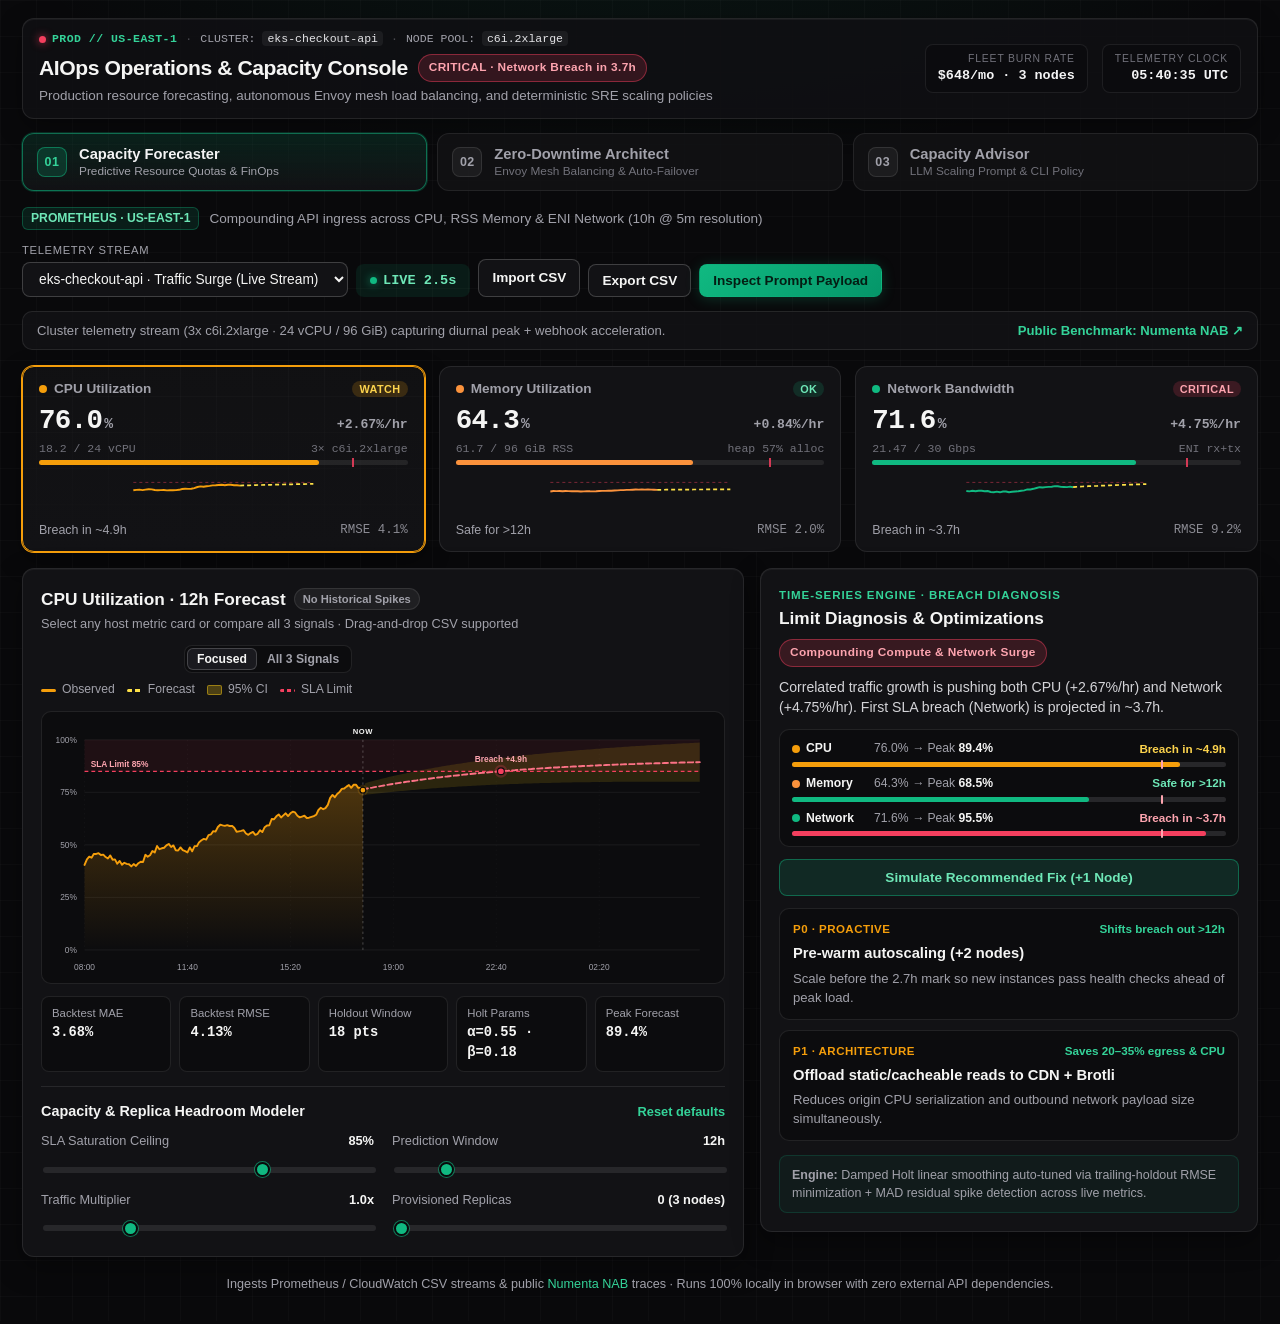
==== commit f38aed0a: "Upgrade UI to production SRE console look with live hardware telemetry, animated Envoy topology, and" ====
--- a/index.html
+++ b/index.html
@@ -3,25 +3,45 @@
 <head>
   <meta charset="UTF-8" />
   <meta name="viewport" content="width=device-width, initial-scale=1.0" />
-  <title>AIOps Suite · Capacity Forecaster · Zero-Downtime Architect · Capacity Advisor</title>
+  <title>AIOps SRE Console · Capacity Forecaster · Zero-Downtime Architect · Capacity Advisor</title>
   <link rel="stylesheet" href="./styles.css" />
 </head>
 <body>
   <div class="app-shell">
     <header class="topbar">
       <div class="brand-block">
+        <div class="ops-env-row">
+          <span class="live-chip">
+            <span id="globalLiveDot" class="live-dot"></span>
+            PROD // US-EAST-1
+          </span>
+          <span class="env-sep">·</span>
+          <span>CLUSTER: <code>eks-checkout-api</code></span>
+          <span class="env-sep">·</span>
+          <span>NODE POOL: <code>c6i.2xlarge</code></span>
+        </div>
         <div class="brand-row">
-          <span class="brand-mark" aria-hidden="true">◈</span>
-          <h1>AIOps Capacity &amp; Reliability Suite</h1>
-          <span id="globalStatusBadge" class="status-pill warning">LOADING…</span>
+          <h1>AIOps Operations &amp; Capacity Console</h1>
+          <span id="globalStatusBadge" class="status-pill warning">INITIALIZING…</span>
         </div>
         <p id="pillarSubtitle" class="subtitle">
-          Three distinct AIOps pillars: time-series forecasting, autonomous traffic self-balancing, and prompt-driven scaling decisions
+          Production resource forecasting, autonomous Envoy mesh load balancing, and deterministic SRE scaling policies
         </p>
       </div>
+
+      <div class="ops-telemetry-strip" aria-label="Cluster environment readouts">
+        <div class="ops-readout">
+          <span class="ops-readout-label">Fleet Burn Rate</span>
+          <strong id="opsSpendValue" class="ops-readout-val">$648/mo · 3 nodes</strong>
+        </div>
+        <div class="ops-readout">
+          <span class="ops-readout-label">Telemetry Clock</span>
+          <strong id="opsUtcClock" class="ops-readout-val">--:--:-- UTC</strong>
+        </div>
+      </div>
     </header>
 
-    <nav class="pillar-tabs" role="tablist" aria-label="AIOps project modules">
+    <nav class="pillar-tabs" role="tablist" aria-label="Operations modules">
       <button
         id="tabBtnForecaster"
         type="button"
@@ -33,7 +53,7 @@
         <span class="pt-num">01</span>
         <span class="pt-copy">
           <strong>Capacity Forecaster</strong>
-          <small>Time-Series Prediction &amp; Optimization</small>
+          <small>Predictive Resource Quotas &amp; FinOps</small>
         </span>
       </button>
 
@@ -48,7 +68,7 @@
         <span class="pt-num">02</span>
         <span class="pt-copy">
           <strong>Zero-Downtime Architect</strong>
-          <small>AI Self-Balancing &amp; Outage Prevention</small>
+          <small>Envoy Mesh Balancing &amp; Auto-Failover</small>
         </span>
       </button>
 
@@ -63,7 +83,7 @@
         <span class="pt-num">03</span>
         <span class="pt-copy">
           <strong>Capacity Advisor</strong>
-          <small>Metrics-to-Scaling Prompt Workbench</small>
+          <small>LLM Scaling Prompt &amp; CLI Policy</small>
         </span>
       </button>
     </nav>
@@ -72,17 +92,22 @@
     <div id="panel-forecaster" class="pillar-panel" role="tabpanel" aria-labelledby="tabBtnForecaster">
       <div class="sub-toolbar">
         <div class="sub-toolbar-info">
-          <span id="scenarioBadge" class="meta-badge">Simulated Workload</span>
+          <span id="scenarioBadge" class="meta-badge">PROMETHEUS · US-EAST-1</span>
           <span id="scenarioSubtitle" class="sub-toolbar-title"></span>
         </div>
         <div class="toolbar">
           <label class="select-wrap" for="scenarioSelect">
-            <span class="control-mini-label">Telemetry Source</span>
+            <span class="control-mini-label">Telemetry Stream</span>
             <select id="scenarioSelect" aria-label="Select telemetry scenario"></select>
           </label>
 
+          <button id="liveStreamBtn" type="button" class="btn btn-live active" title="Toggle live 2.5s telemetry polling">
+            <span class="live-dot-sm"></span>
+            <span id="liveStreamLabel">LIVE 2.5s</span>
+          </button>
+
           <label class="btn btn-secondary file-btn" for="csvUpload" title="Upload or drag-and-drop a CSV anywhere">
-            Upload CSV
+            Import CSV
             <input id="csvUpload" type="file" accept=".csv,text/csv" hidden />
           </label>
 
@@ -91,7 +116,7 @@
           </button>
 
           <button id="openPromptBtn" type="button" class="btn btn-primary">
-            Quick Prompt View
+            Inspect Prompt Payload
           </button>
         </div>
       </div>
@@ -105,11 +130,11 @@
           target="_blank"
           rel="noopener noreferrer"
         >
-          Public Dataset: Numenta NAB ↗
+          Public Benchmark: Numenta NAB ↗
         </a>
       </div>
 
-      <section id="metricCards" class="metric-grid" aria-label="Resource utilization summary"></section>
+      <section id="metricCards" class="metric-grid" aria-label="Cluster hardware utilization"></section>
 
       <main class="workspace-grid">
         <section class="panel chart-panel">
@@ -119,12 +144,12 @@
                 <h2 id="chartTitle">CPU Utilization · 12h Forecast</h2>
                 <span id="anomalyPill" class="anomaly-pill"></span>
               </div>
-              <p class="panel-sub">Click any card above or switch mode · Drop any CSV file anywhere to analyze</p>
+              <p class="panel-sub">Select any host metric card or compare all 3 signals · Drag-and-drop CSV supported</p>
             </div>
             <div class="chart-controls-right">
               <div class="segmented" role="group" aria-label="Chart display mode">
                 <button id="modeSingleBtn" type="button" class="seg-btn active">Focused</button>
-                <button id="modeCompareBtn" type="button" class="seg-btn">All 3 Metrics</button>
+                <button id="modeCompareBtn" type="button" class="seg-btn">All 3 Signals</button>
               </div>
               <div id="chartLegend" class="legend"></div>
             </div>
@@ -139,14 +164,14 @@
 
           <div class="sim-panel">
             <div class="sim-header">
-              <h3>What-If Capacity Simulator</h3>
+              <h3>Capacity &amp; Replica Headroom Modeler</h3>
               <button id="resetSimBtn" type="button" class="btn-link">Reset defaults</button>
             </div>
             <div id="simImpactBanner" class="sim-impact-banner" hidden></div>
             <div class="sliders-grid">
               <div class="slider-group">
                 <div class="slider-top">
-                  <label for="thresholdSlider">SLA Threshold</label>
+                  <label for="thresholdSlider">SLA Saturation Ceiling</label>
                   <strong id="thresholdValue">85%</strong>
                 </div>
                 <input id="thresholdSlider" type="range" min="65" max="95" step="1" value="85" />
@@ -154,7 +179,7 @@
 
               <div class="slider-group">
                 <div class="slider-top">
-                  <label for="horizonSlider">Forecast Horizon</label>
+                  <label for="horizonSlider">Prediction Window</label>
                   <strong id="horizonValue">12h</strong>
                 </div>
                 <input id="horizonSlider" type="range" min="6" max="48" step="6" value="12" />
@@ -162,7 +187,7 @@
 
               <div class="slider-group">
                 <div class="slider-top">
-                  <label for="growthSlider">Traffic Growth</label>
+                  <label for="growthSlider">Traffic Multiplier</label>
                   <strong id="growthValue">1.0x</strong>
                 </div>
                 <input id="growthSlider" type="range" min="0.5" max="2.5" step="0.1" value="1.0" />
@@ -170,7 +195,7 @@
 
               <div class="slider-group">
                 <div class="slider-top">
-                  <label for="replicaSlider">Scale Out Replicas</label>
+                  <label for="replicaSlider">Provisioned Replicas</label>
                   <strong id="replicaValue">0 (3 nodes)</strong>
                 </div>
                 <input id="replicaSlider" type="range" min="0" max="6" step="1" value="0" />
@@ -182,7 +207,7 @@
         <aside class="panel advisor-panel">
           <div class="advisor-top">
             <div>
-              <span class="eyebrow">Forecaster · Limit &amp; Optimization Engine</span>
+              <span class="eyebrow">TIME-SERIES ENGINE · BREACH DIAGNOSIS</span>
               <h2>Limit Diagnosis &amp; Optimizations</h2>
             </div>
             <span id="advisorSignature" class="advisor-signature warning">Analyzing…</span>
@@ -193,14 +218,14 @@
           <div id="riskMatrix" class="risk-matrix" aria-label="Resource risk matrix"></div>
 
           <button id="applyFixBtn" type="button" class="btn btn-simulate-fix" hidden>
-            Simulate Recommended Fix
+            Apply Recommended Scale-Out
           </button>
 
           <div id="advisorRecommendations" class="rec-list"></div>
 
           <div class="advisor-footer-note">
-            <strong>Forecasting Math:</strong> Damped Holt Linear Trend smoothing auto-tuned via
-            trailing-holdout RMSE minimization + MAD residual anomaly detection.
+            <strong>Engine:</strong> Damped Holt linear smoothing auto-tuned via trailing-holdout
+            RMSE minimization + MAD residual spike detection across live metrics.
           </div>
         </aside>
       </main>
@@ -209,15 +234,15 @@
     <!-- TAB 2: 02 · ZERO-DOWNTIME ARCHITECT -->
     <section id="panel-architect" class="pillar-panel" role="tabpanel" aria-labelledby="tabBtnArchitect" hidden>
       <div class="meta-bar">
-        <span class="meta-badge">AI Concept &amp; Live Routing Simulator</span>
+        <span class="meta-badge">DATA PLANE · ENVOY ADAPTIVE MESH v1.30</span>
         <span class="meta-note">
-          Autonomous load-balancing loop that senses tail-latency anomalies, drains degrading nodes, and pre-warms standby capacity before outages happen.
+          Autonomous load-balancing loop sensing sub-second p99 tail-latency drift, isolating degraded hosts via canary drain, and promoting warm standby pools with zero dropped traffic.
         </span>
       </div>
 
       <div class="architect-controls-bar panel">
         <div class="arch-control-group">
-          <span class="control-mini-label">Routing Strategy</span>
+          <span class="control-mini-label">Control Plane Mode</span>
           <div class="segmented" role="group" aria-label="Routing mode">
             <button id="archModeAiBtn" type="button" class="seg-btn active">AI Self-Balancing (Proactive)</button>
             <button id="archModeReactiveBtn" type="button" class="seg-btn">Reactive Round-Robin</button>
@@ -225,8 +250,16 @@
         </div>
 
         <div class="arch-control-group">
-          <span class="control-mini-label">Chaos &amp; Fault Injection</span>
+          <span class="control-mini-label">Fault &amp; Chaos Injection</span>
           <div id="chaosScenarioBtns" class="chaos-btn-row"></div>
+        </div>
+
+        <div class="arch-control-group arch-rps-group">
+          <div class="slider-top">
+            <label for="archRpsSlider" class="control-mini-label">Live Ingress Rate</label>
+            <strong id="archRpsVal">1,650 req/s</strong>
+          </div>
+          <input id="archRpsSlider" type="range" min="600" max="3600" step="50" value="1650" />
         </div>
       </div>
 
@@ -236,7 +269,7 @@
         <section class="panel">
           <div class="panel-header">
             <div>
-              <h2>Live Autonomous Traffic Topology</h2>
+              <h2>Production Mesh Topology &amp; AZ Telemetry</h2>
               <p id="archScenarioSummary" class="panel-sub"></p>
             </div>
             <span id="archStateBadge" class="status-pill healthy">ZERO DOWNTIME</span>
@@ -247,23 +280,23 @@
           <div class="control-loop-grid">
             <div class="loop-step">
               <span class="loop-idx">01 · SENSE</span>
-              <strong>Sub-Second Telemetry</strong>
-              <p>Tracks p99 queue depth, GC pause velocity, and saturation delta every 500ms.</p>
+              <strong>500ms Telemetry Poll</strong>
+              <p>Measures per-host queue depth, GC pause delta, and tail p99 before TCP exhaustion.</p>
             </div>
             <div class="loop-step">
               <span class="loop-idx">02 · SCORE</span>
-              <strong>Pre-5xx Risk Scoring</strong>
-              <p>Flags node brownouts via tail-latency drift before HTTP 502/504 errors start.</p>
+              <strong>EWMA Outlier Score</strong>
+              <p>Flags brownie hosts emitting slow tail responses prior to HTTP 502/504 errors.</p>
             </div>
             <div class="loop-step">
               <span class="loop-idx">03 · BALANCE</span>
-              <strong>Weighted Canary Drain</strong>
-              <p>Drops unhealthy node weight to 4% canary and shifts load across healthy peers.</p>
+              <strong>Canary Drain (4%)</strong>
+              <p>Cuts degraded upstream weight 33% → 4% and rebalances healthy peers cleanly.</p>
             </div>
             <div class="loop-step">
               <span class="loop-idx">04 · PREVENT</span>
-              <strong>Warm Standby Wakeup</strong>
-              <p>Promotes Standby-4 when active pool load crosses 78%—zero dropped requests.</p>
+              <strong>Warm Pool Failover</strong>
+              <p>Promotes pre-warmed AZ standby whenever pool utilization exceeds 78% cap.</p>
             </div>
           </div>
         </section>
@@ -271,14 +304,14 @@
         <aside class="panel">
           <div class="advisor-top">
             <div>
-              <span class="eyebrow">Control Loop · Autonomous Decisions</span>
-              <h2>Live Decision Audit Log</h2>
+              <span class="eyebrow">/VAR/LOG/ENVOY/ADAPTIVE-MESH.LOG</span>
+              <h2>Control Loop Event Stream</h2>
             </div>
           </div>
           <div id="architectLogList" class="arch-log-list"></div>
 
           <div class="advisor-footer-note">
-            <strong>Why It Differs from #1 (Forecaster):</strong> Instead of multi-hour capacity planning curves, Zero-Downtime Architect operates as a real-time closed-loop control plane that dynamically routes live RPS away from faults.
+            <strong>Operational Role:</strong> Sub-second runtime traffic self-balancing &amp; failover. Distinct from Capacity Forecaster (multi-hour prediction) and Capacity Advisor (LLM scaling prompt).
           </div>
         </aside>
       </div>
@@ -287,12 +320,12 @@
     <!-- TAB 3: 03 · CAPACITY ADVISOR -->
     <section id="panel-advisor" class="pillar-panel" role="tabpanel" aria-labelledby="tabBtnAdvisor" hidden>
       <div class="meta-bar">
-        <span class="meta-badge">Prompt Engineering Workbench</span>
+        <span class="meta-badge">RUNBOOK COMPILER · POLICY v2.4</span>
         <span class="meta-note">
-          Reusable LLM prompt template engineered to interpret resource metrics, enforce SRE guardrails, and output deterministic scaling JSON.
+          Guardrail-enforced prompt architecture converting cluster resource telemetry into strict JSON scaling decisions and executable kubectl actions.
         </span>
         <button id="syncFromForecasterBtn" type="button" class="btn-link">
-          Sync Live Metrics from 01 Forecaster ↻
+          Sync Cluster Telemetry from Forecaster ↻
         </button>
       </div>
 
@@ -300,8 +333,8 @@
         <section class="panel">
           <div class="panel-header">
             <div>
-              <h2>1. Metric Snapshot Inputs</h2>
-              <p class="panel-sub">Choose a test preset or tweak telemetry sliders to inspect how the prompt adapts</p>
+              <h2>Cluster Telemetry Input Snapshot</h2>
+              <p class="panel-sub">Select a production signature or tune live node signals to inspect the scaling policy</p>
             </div>
           </div>
 
@@ -335,25 +368,32 @@
           </div>
 
           <div class="prompt-output-header">
-            <h3>2. Expected Structured Scaling Output (JSON)</h3>
+            <h3>Validated Scaling Decision (JSON Schema)</h3>
             <span id="advDecisionPill" class="status-pill warning">SCALE_OUT</span>
           </div>
           <pre id="advJsonPreview" class="code-block"></pre>
+
+          <div class="prompt-output-header">
+            <h3>Generated Kubernetes Remediation Command</h3>
+            <button id="copyCliBtn" type="button" class="btn btn-secondary btn-xs">Copy CLI</button>
+          </div>
+          <pre id="advCliPreview" class="code-block code-block-cli"></pre>
+          <div id="advGuardrailsList" class="guardrail-pills" aria-label="Passed safety guardrails"></div>
         </section>
 
         <aside class="panel">
           <div class="panel-header">
             <div>
-              <span class="eyebrow">Capacity Advisor · System + User Prompt</span>
-              <h2>3. Engineered Prompt Template</h2>
+              <span class="eyebrow">policy/capacity-advisor-v2.4.prompt.md</span>
+              <h2>Engineered System + Telemetry Prompt</h2>
             </div>
             <button id="copyStudioPromptBtn" type="button" class="btn btn-primary">Copy Full Prompt</button>
           </div>
 
-          <textarea id="advStudioPromptText" readonly rows="21"></textarea>
+          <textarea id="advStudioPromptText" readonly rows="24"></textarea>
 
           <div class="advisor-footer-note">
-            <strong>Why It Differs from #1 &amp; #2:</strong> Capacity Advisor focuses purely on prompt architecture—encoding SRE safety rules, anti-flapping guardrails, and a strict JSON decision contract for any LLM.
+            <strong>Operational Role:</strong> Standalone prompt engineering contract ensuring deterministic JSON scaling outputs, anti-flapping cooldowns, and rollback clauses for LLMs.
           </div>
         </aside>
       </div>
@@ -361,9 +401,9 @@
 
     <footer class="footer">
       <span>
-        Supports multi-metric CSVs (<code>timestamp,cpu,memory,network</code>) &amp; raw single-metric
+        Ingests Prometheus / CloudWatch CSV streams &amp; public
         <a href="https://github.com/numenta/NAB/tree/master/data/realAWSCloudwatch" target="_blank" rel="noopener noreferrer">Numenta NAB</a>
-        CloudWatch CSVs · Runs 100% client-side with zero API keys.
+        traces · Runs 100% locally in browser with zero external API dependencies.
       </span>
     </footer>
   </div>
--- a/styles.css
+++ b/styles.css
@@ -36,18 +36,19 @@
   font-family: -apple-system, BlinkMacSystemFont, 'Segoe UI', Roboto, Inter, sans-serif;
   background-color: var(--bg);
   background-image:
-    radial-gradient(ellipse 75% 42% at 50% -8%, rgba(16, 185, 129, 0.13), transparent 70%),
-    radial-gradient(rgba(255, 255, 255, 0.035) 1px, transparent 1px);
-  background-size: 100% 100%, 24px 24px;
+    radial-gradient(ellipse 80% 35% at 50% -10%, rgba(16, 185, 129, 0.09), transparent 65%),
+    linear-gradient(rgba(255, 255, 255, 0.018) 1px, transparent 1px),
+    linear-gradient(90deg, rgba(255, 255, 255, 0.018) 1px, transparent 1px);
+  background-size: 100% 100%, 36px 36px, 36px 36px;
   color: var(--text);
   line-height: 1.45;
   min-height: 100vh;
 }
 
 .app-shell {
-  max-width: 1340px;
+  max-width: 1360px;
   margin: 0 auto;
-  padding: 20px 22px 28px;
+  padding: 18px 22px 28px;
 }
 
 /* Header */
@@ -55,9 +56,96 @@
   display: flex;
   flex-wrap: wrap;
   justify-content: space-between;
+  align-items: center;
+  gap: 16px;
+  padding: 12px 16px;
+  background: rgba(16, 16, 19, 0.92);
+  border: 1px solid var(--border);
+  border-radius: 12px;
+  box-shadow: inset 0 1px 0 rgba(255, 255, 255, 0.05), 0 8px 24px rgba(0, 0, 0, 0.35);
+  margin-bottom: 14px;
+}
+
+.ops-env-row {
+  display: flex;
+  flex-wrap: wrap;
+  align-items: center;
+  gap: 8px;
+  font-family: ui-monospace, SFMono-Regular, Menlo, Consolas, monospace;
+  font-size: 0.72rem;
+  color: var(--text-muted);
+  margin-bottom: 5px;
+}
+
+.ops-env-row code {
+  color: #e4e4e7;
+  background: rgba(255, 255, 255, 0.06);
+  padding: 1px 5px;
+  border-radius: 4px;
+}
+
+.env-sep {
+  opacity: 0.4;
+}
+
+.live-chip {
+  display: inline-flex;
+  align-items: center;
+  gap: 6px;
+  color: #34d399;
+  font-weight: 700;
+  letter-spacing: 0.04em;
+}
+
+.live-dot,
+.live-dot-sm {
+  display: inline-block;
+  width: 7px;
+  height: 7px;
+  border-radius: 999px;
+  background: #10b981;
+  box-shadow: 0 0 8px rgba(16, 185, 129, 0.75);
+  animation: opsPulse 2s ease-in-out infinite;
+}
+
+.live-dot.warn {
+  background: #f59e0b;
+  box-shadow: 0 0 8px rgba(245, 158, 11, 0.75);
+}
+
+.live-dot.crit {
+  background: #f43f5e;
+  box-shadow: 0 0 8px rgba(244, 63, 94, 0.8);
+}
+
+.ops-telemetry-strip {
+  display: flex;
+  align-items: center;
+  gap: 14px;
+}
+
+.ops-readout {
+  display: flex;
+  flex-direction: column;
   align-items: flex-end;
-  gap: 16px;
-  margin-bottom: 14px;
+  padding: 6px 12px;
+  background: #0b0b0e;
+  border: 1px solid rgba(255, 255, 255, 0.08);
+  border-radius: 8px;
+}
+
+.ops-readout-label {
+  font-size: 0.65rem;
+  text-transform: uppercase;
+  letter-spacing: 0.08em;
+  color: var(--text-dim);
+}
+
+.ops-readout-val {
+  font-family: ui-monospace, SFMono-Regular, Menlo, Consolas, monospace;
+  font-size: 0.84rem;
+  font-variant-numeric: tabular-nums;
+  color: #f4f4f5;
 }
 
 .brand-row {
@@ -67,31 +155,43 @@
   gap: 10px;
 }
 
-.brand-mark {
-  display: inline-flex;
-  align-items: center;
-  justify-content: center;
-  width: 32px;
-  height: 32px;
-  border-radius: 9px;
-  background: linear-gradient(135deg, #10b981, #d97706);
-  color: #09090b;
-  font-size: 16px;
-  font-weight: 800;
-  box-shadow: 0 0 18px rgba(16, 185, 129, 0.25);
-}
-
 .brand-row h1 {
   margin: 0;
-  font-size: 1.42rem;
-  font-weight: 750;
-  letter-spacing: -0.025em;
+  font-size: 1.32rem;
+  font-weight: 700;
+  letter-spacing: -0.02em;
 }
 
 .subtitle {
-  margin: 4px 0 0;
-  color: var(--text-muted);
-  font-size: 0.9rem;
+  margin: 3px 0 0;
+  color: var(--text-muted);
+  font-size: 0.84rem;
+}
+
+.btn-live {
+  gap: 6px;
+  background: rgba(16, 185, 129, 0.1);
+  border: 1px solid rgba(16, 185, 129, 0.35);
+  color: #6ee7b7;
+  font-family: ui-monospace, SFMono-Regular, Menlo, Consolas, monospace;
+  font-size: 0.76rem;
+}
+
+.btn-live:not(.active) {
+  background: rgba(255, 255, 255, 0.04);
+  border-color: rgba(255, 255, 255, 0.14);
+  color: #a1a1aa;
+}
+
+.btn-live:not(.active) .live-dot-sm {
+  background: #71717a;
+  box-shadow: none;
+  animation: none;
+}
+
+.btn-xs {
+  padding: 4px 10px;
+  font-size: 0.74rem;
 }
 
 .toolbar {
@@ -358,21 +458,59 @@
 }
 
 .mc-value {
-  font-size: 1.78rem;
-  font-weight: 750;
+  font-family: ui-monospace, SFMono-Regular, Menlo, Consolas, monospace;
+  font-size: 1.72rem;
+  font-weight: 700;
   letter-spacing: -0.025em;
+  font-variant-numeric: tabular-nums;
 }
 
 .mc-unit {
-  font-size: 0.95rem;
+  font-size: 0.92rem;
   color: var(--text-muted);
   margin-left: 2px;
 }
 
 .mc-slope {
-  font-size: 0.84rem;
+  font-family: ui-monospace, SFMono-Regular, Menlo, Consolas, monospace;
+  font-size: 0.82rem;
   font-weight: 600;
   color: var(--text-muted);
+  font-variant-numeric: tabular-nums;
+}
+
+.mc-hw-row {
+  display: flex;
+  justify-content: space-between;
+  align-items: center;
+  font-family: ui-monospace, SFMono-Regular, Menlo, Consolas, monospace;
+  font-size: 0.72rem;
+  color: var(--text-dim);
+  margin-bottom: 5px;
+  font-variant-numeric: tabular-nums;
+}
+
+.mc-gauge-track {
+  position: relative;
+  height: 5px;
+  border-radius: 999px;
+  background: rgba(255, 255, 255, 0.08);
+  margin-bottom: 8px;
+  overflow: visible;
+}
+
+.mc-gauge-fill {
+  height: 100%;
+  border-radius: 999px;
+  transition: width 0.25s ease;
+}
+
+.mc-gauge-limit {
+  position: absolute;
+  top: -2px;
+  bottom: -2px;
+  width: 2px;
+  background: rgba(244, 63, 94, 0.85);
 }
 
 .mc-spark {
@@ -395,6 +533,7 @@
 }
 
 .mc-rmse {
+  font-family: ui-monospace, SFMono-Regular, Menlo, Consolas, monospace;
   opacity: 0.85;
 }
 
@@ -409,8 +548,9 @@
 .panel {
   background: var(--surface);
   border: 1px solid var(--border);
-  border-radius: 14px;
+  border-radius: 12px;
   padding: 18px;
+  box-shadow: inset 0 1px 0 rgba(255, 255, 255, 0.045), 0 10px 28px rgba(0, 0, 0, 0.35);
 }
 
 .panel-header {
@@ -1382,7 +1522,7 @@
 }
 
 .code-block {
-  background: #09090b;
+  background: #070709;
   border: 1px solid rgba(255, 255, 255, 0.09);
   border-radius: 10px;
   padding: 12px 14px;
@@ -1394,19 +1534,121 @@
   white-space: pre-wrap;
   word-break: break-word;
   margin: 0;
+  font-variant-numeric: tabular-nums;
+}
+
+.code-block-cli {
+  color: #fbbf24;
+  background: #060608;
+  border-color: rgba(245, 158, 11, 0.25);
+}
+
+.guardrail-pills {
+  display: flex;
+  flex-wrap: wrap;
+  gap: 6px;
+  margin-top: 10px;
+}
+
+.guardrail-chip {
+  display: inline-flex;
+  align-items: center;
+  gap: 5px;
+  padding: 3px 9px;
+  border-radius: 6px;
+  font-family: ui-monospace, SFMono-Regular, Menlo, Consolas, monospace;
+  font-size: 0.72rem;
+  background: rgba(16, 185, 129, 0.1);
+  border: 1px solid rgba(16, 185, 129, 0.28);
+  color: #6ee7b7;
+}
+
+.arch-rps-group {
+  min-width: 210px;
+}
+
+.arch-rps-group .slider-top {
+  gap: 10px;
+  margin-bottom: 4px;
+}
+
+.arch-rps-group strong {
+  font-family: ui-monospace, SFMono-Regular, Menlo, Consolas, monospace;
+  font-size: 0.82rem;
+  color: #34d399;
+}
+
+.arch-log-ts {
+  font-family: ui-monospace, SFMono-Regular, Menlo, Consolas, monospace;
+  font-size: 0.72rem;
+  color: #71717a;
+  flex-shrink: 0;
+}
+
+.arch-log-src {
+  font-family: ui-monospace, SFMono-Regular, Menlo, Consolas, monospace;
+  font-size: 0.72rem;
+  color: #a1a1aa;
+  flex-shrink: 0;
+}
+
+.arch-log-item {
+  font-family: ui-monospace, SFMono-Regular, Menlo, Consolas, monospace;
+  align-items: baseline;
+  background: #070709;
+}
+
+.arch-log-text {
+  font-size: 0.74rem;
+}
+
+.arch-kpi-value,
+.bt-item strong {
+  font-family: ui-monospace, SFMono-Regular, Menlo, Consolas, monospace;
+  font-variant-numeric: tabular-nums;
 }
 
 #advStudioPromptText {
   width: 100%;
-  background: #09090b;
+  background: #070709;
   border: 1px solid rgba(255, 255, 255, 0.1);
   border-radius: 10px;
   padding: 12px;
   color: #e4e4e7;
   font-family: ui-monospace, SFMono-Regular, Menlo, Consolas, monospace;
-  font-size: 0.77rem;
+  font-size: 0.76rem;
   line-height: 1.5;
   resize: vertical;
+}
+
+@keyframes opsPulse {
+  0%, 100% { opacity: 1; transform: scale(1); }
+  50% { opacity: 0.48; transform: scale(0.86); }
+}
+
+@keyframes packetFlow {
+  from { stroke-dashoffset: 28; }
+  to { stroke-dashoffset: 0; }
+}
+
+.topo-flow-fast {
+  animation: packetFlow 0.75s linear infinite;
+}
+
+.topo-flow-slow {
+  animation: packetFlow 2.6s linear infinite;
+}
+
+.topo-led-pulse {
+  animation: opsPulse 1.8s ease-in-out infinite;
+  transform-box: fill-box;
+  transform-origin: center;
+}
+
+.live-now-ring {
+  animation: opsPulse 1.8s ease-in-out infinite;
+  transform-box: fill-box;
+  transform-origin: center;
 }
 
 @media (max-width: 1020px) {
@@ -1425,6 +1667,10 @@
   .control-loop-grid {
     grid-template-columns: repeat(2, minmax(0, 1fr));
   }
+  .ops-telemetry-strip {
+    width: 100%;
+    justify-content: flex-start;
+  }
 }
 
 @media (max-width: 720px) {
